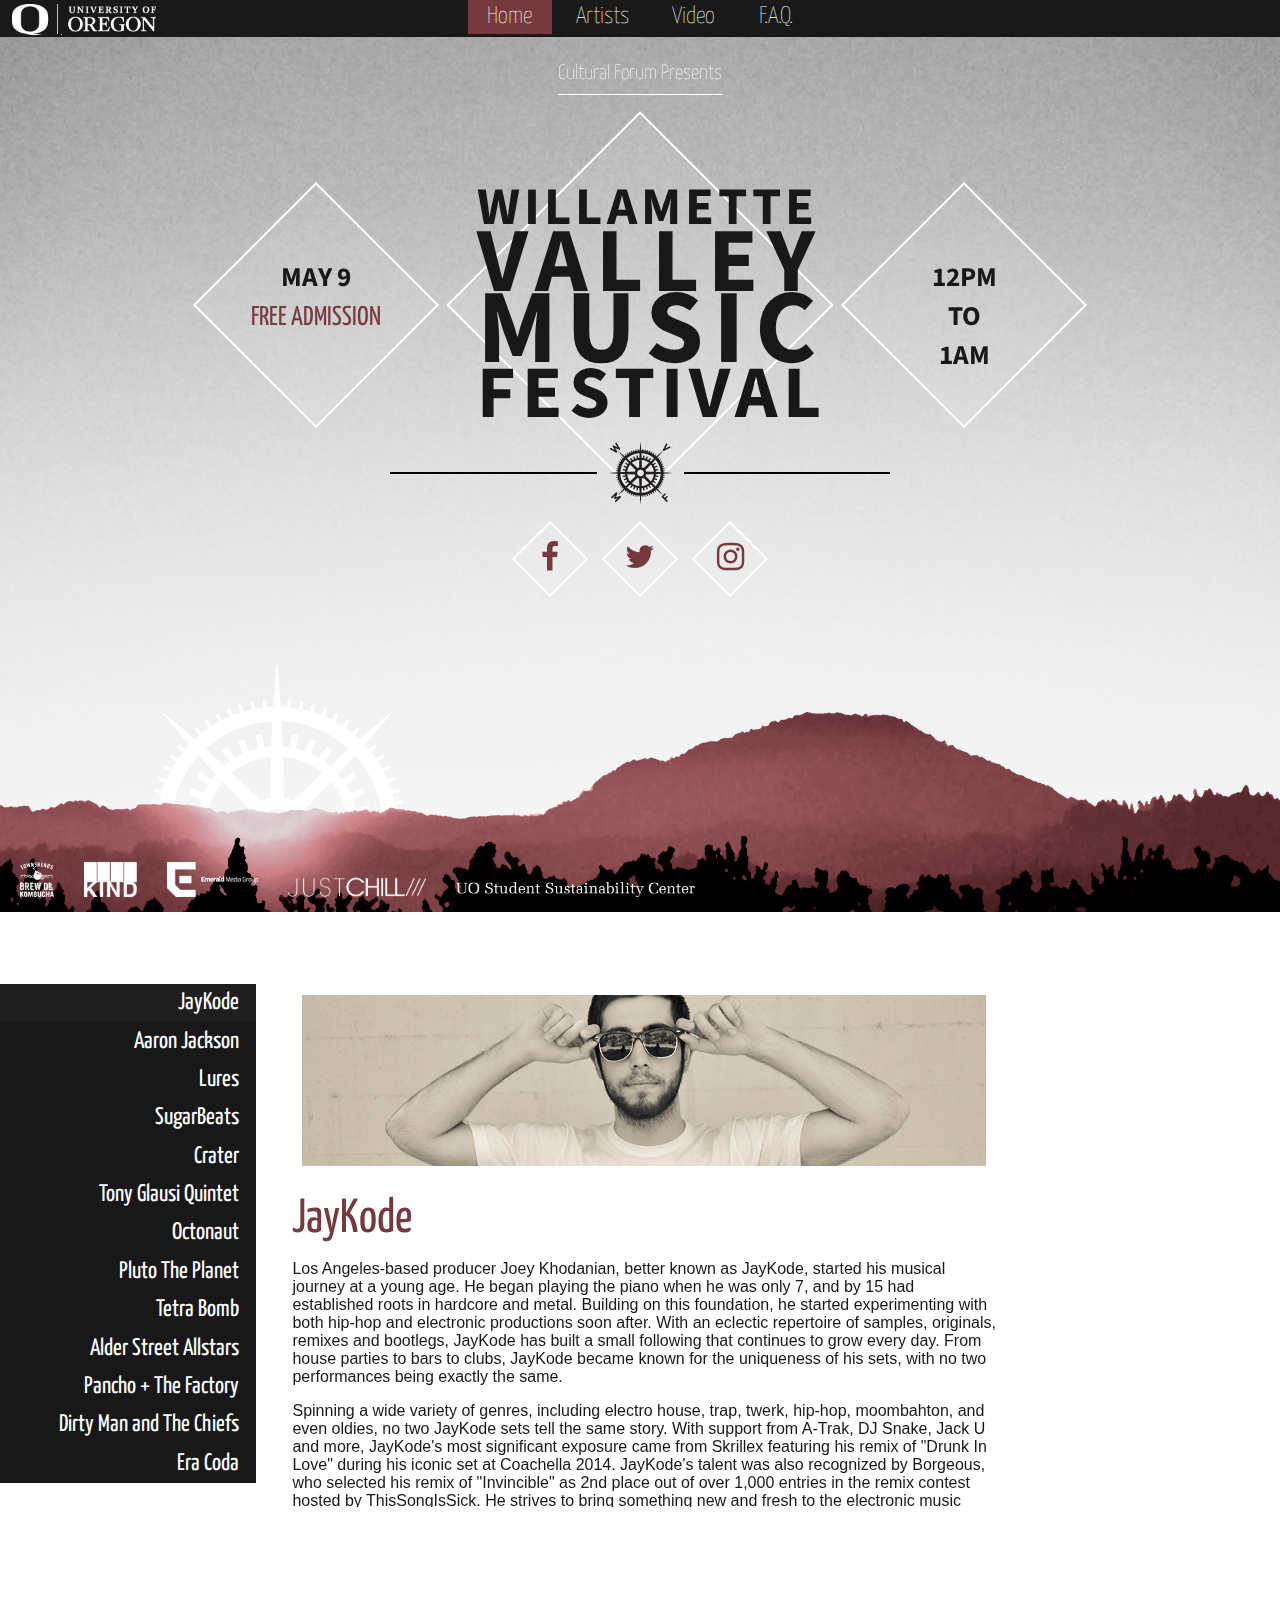
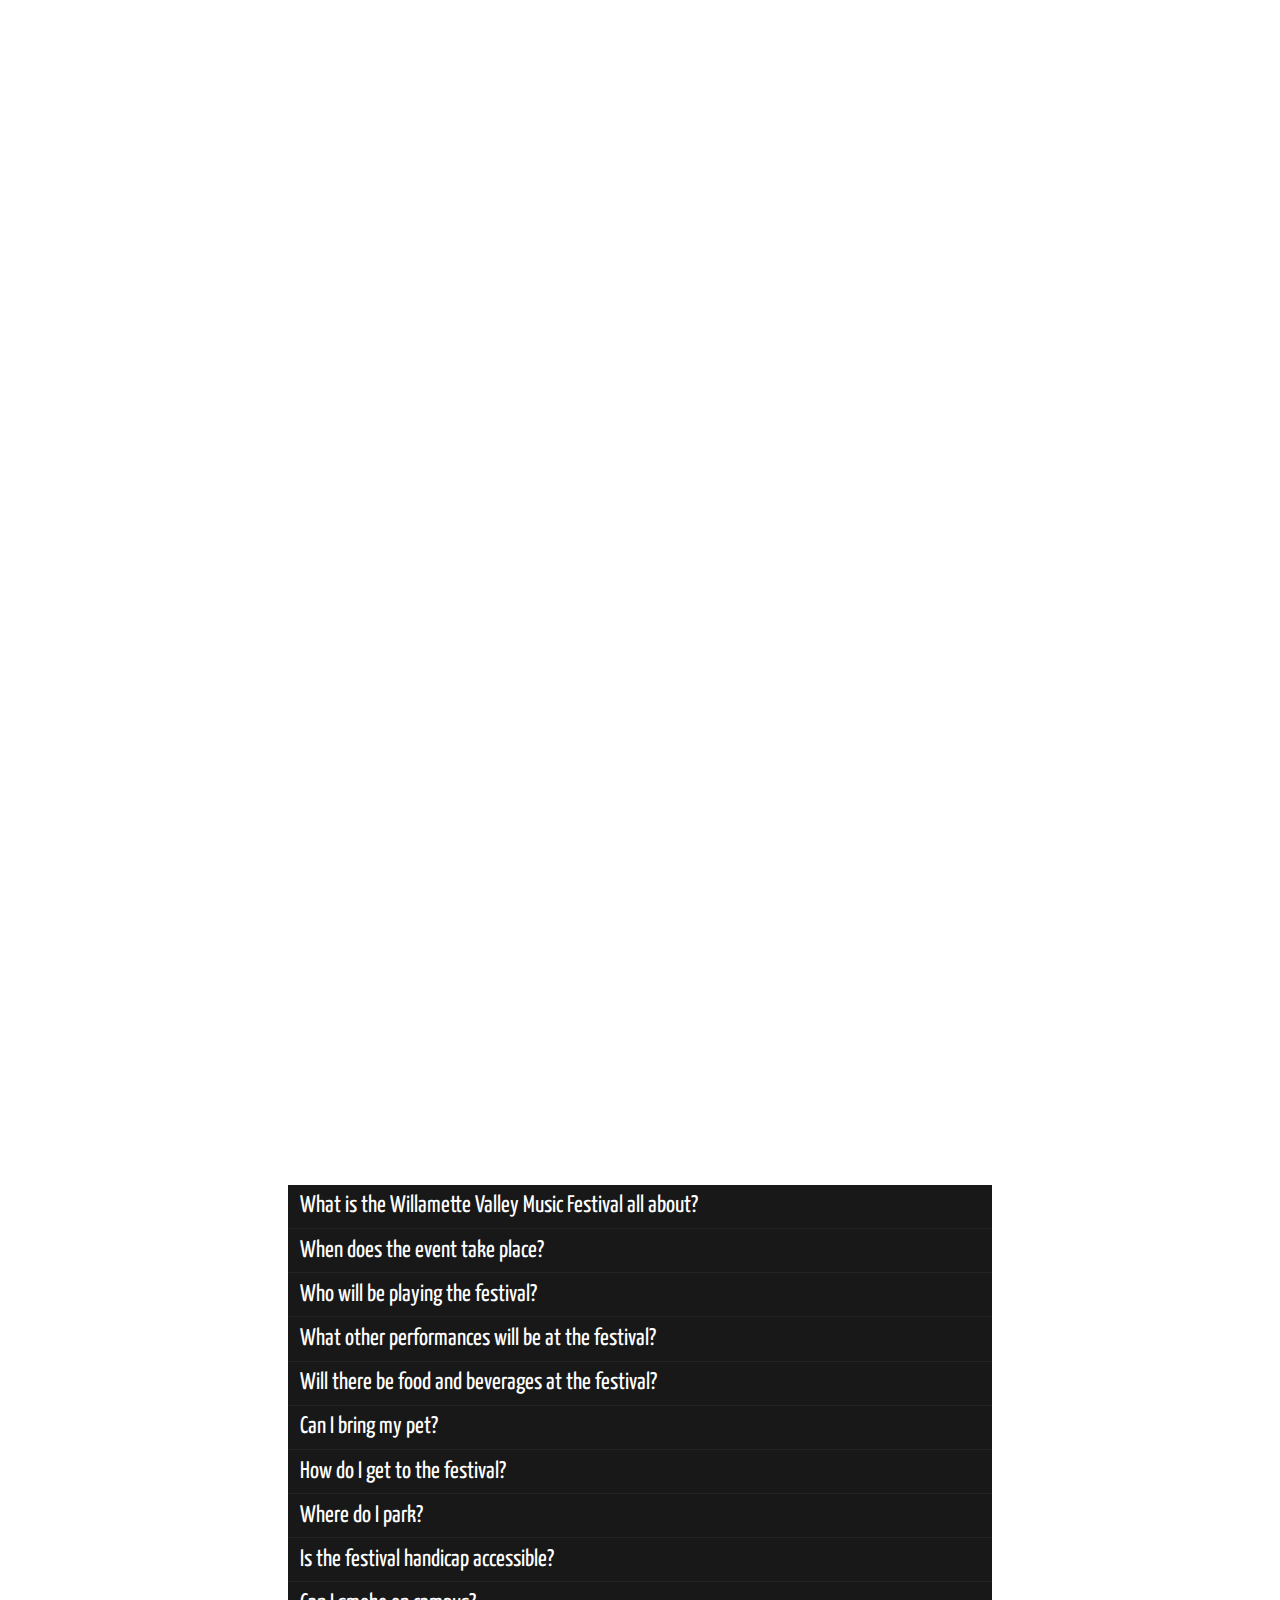
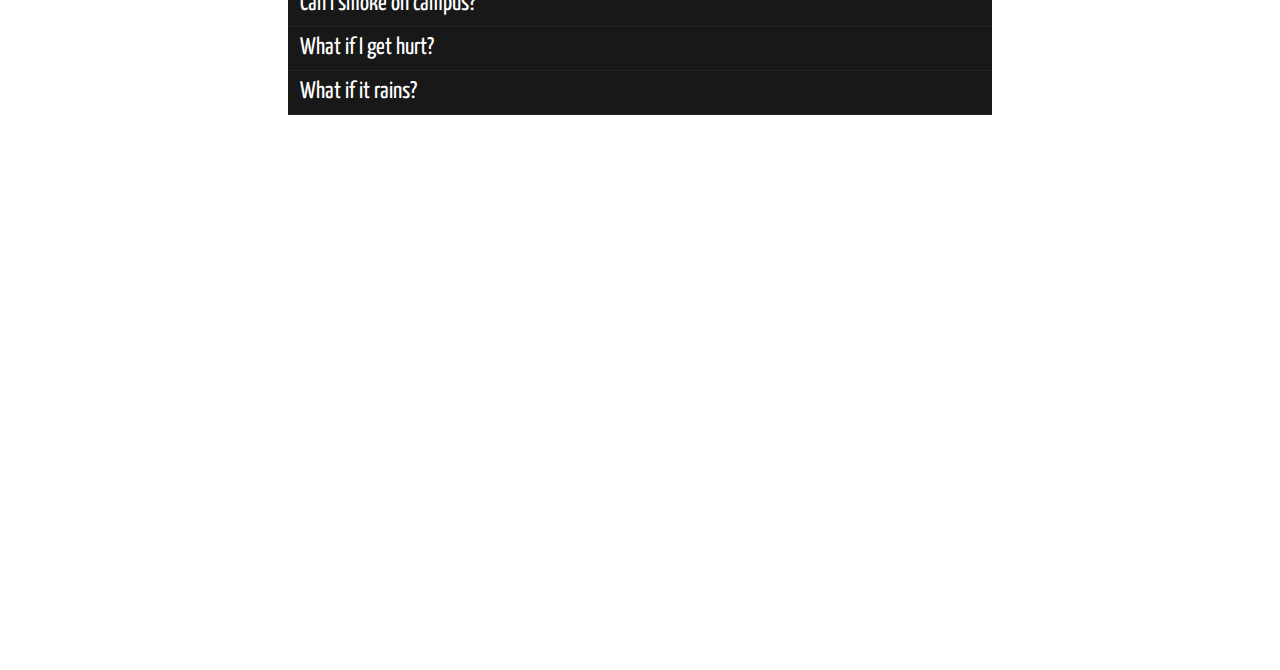
==== index.html @ bc38e282 "Edited menu links to link entire highlighted area. Extended the height of FAQ page for small screens" ====
<!DOCTYPE html>
<html>
<head>
<link rel="stylesheet" type="text/css" href="css/styles.css">
<link rel="stylesheet" type="text/css" href="media-queries.css">
<link href='http://fonts.googleapis.com/css?family=Yanone+Kaffeesatz:200' rel='stylesheet' type='text/css'>
<link href='http://fonts.googleapis.com/css?family=Source+Sans+Pro:600' rel='stylesheet' type='text/css'>
<link rel="stylesheet" href="http://maxcdn.bootstrapcdn.com/font-awesome/4.3.0/css/font-awesome.min.css">
<script src="http://code.jquery.com/jquery-1.11.2.min.js"></script>
<meta name="viewport" content="width=device-width, initial-scale=1">
    
<!-- For scrollsnap js -->
<script src="js/jquery.scrollTo.min.js"></script>
<script src="js/jquery.localScroll.min.js"></script>
<script src="js/jquery.windows.js"></script>
    
</head>

<header>
    <div class="uo-sig"><a href="http://uoregon.edu"><img src="images/uosignature.png"></a></div>
    <ul id = "nav">
        <a href="#home-page" class="active"><li>Home</li></a>
        <a href="#artists-page"><li>Artists</li></a>
        <!--<a href="#activities-page"><li>Activities</li></a>-->
        <a href="#video-page"><li>Video</li></a>
        <!--<a href="#schedule-page"><li>Schedule</li></a>-->
        <a href="#faq-page"><li>F.A.Q.</li></a>
    </ul>
</header>
<body>
    
    <!-- ///////////HOME PAGE/////////// -->
    <section id="home-page" class="window">
    <div align="center" class="diamond-container">
        <div class="cf-presents">
            <a href="http://culture.uoregon.edu/">Cultural Forum Presents</a>
        </div>
        
        <div class="diamond-md" id="date"><div>May 9<br>
            <span class="subText">FREE ADMISSION</span>
           </div>
        </div>
        <div class="diamond-lg"><div>
            <span class="willamette">willamette</span>
            <span class="valley">valley</span>
            <span class="music">music</span>
            <span class="festival">festival</span>
            </div></div>
        <div class="diamond-md" id="time"><div>12pm <br> to <br> 1am</div></div>
        
        <!-- Only appear when screen is smaller than 640px -->
        <div class="diamond-md" id="date-sm"><div>May 9</div></div>
        <div class="diamond-md" id="time-sm"><div>12pm to 1am</div></div>
        <div class="diamond-md" id="admit-sm"><div>Free Admission</div></div>
    

        <p><img src="images/splitter.png" id="splitter"></p>
    
        <a href="https://www.facebook.com/UOWVMF"><div class="diamond-sm"><div><i class="fa fa-facebook"></i></div></div></a>
        <a href="https://twitter.com/wvmusicfest"><div class="diamond-sm"><div><i class="fa fa-twitter"></i></div></div></a>
        <a href="http://instagram.com/wvmusicfest"><div class="diamond-sm"><div><i class="fa fa-instagram"></i></div></div></a>
 
        </div>
    </section>
    
    <!-- ///////////ARTISTS PAGE/////////// -->
    
    <section id="artists-page" class="window">

            <div class="dropdown-container">
                <select id="artist-form">
                    <option value="#artist6">JayKode</option>
                    <option value="#artist1">Aaron Jackson</option>
                    <option value="#artist2">Lures</option>
                    <option value="#artist3">SugarBeats</option>
                    <option value="#artist4">Crater</option>
                    <option value="#artist5">Tony Glausi Quintet</option>
                    <option value="#artist7">Octonaut</option>
                    <option value="#artist8">Pluto The Planet</option>
                    <option value="#artist9">Tetra Bomb</option>
                    <option value="#artist10">Alder Street Allstars</option>
                    <option value="#artist11">Pancho + The Factory</option>
                    <option value="#artist12">Dirty Man and The Chiefs</option>
                    <option value="#artist13">Era Coda</option>
                    <!--<option value="#artist14">artist14</option>-->
                </select>
            </div>
        
        <div class="sidebar" id="artist-sidebar">
            <ul>
                <li class="active"><a href="#artist6">JayKode</a></li>
                <li><a href="#artist1">Aaron Jackson</a></li>
                <li><a href="#artist2">Lures</a></li>
                <li><a href="#artist3">SugarBeats</a></li>
                <li><a href="#artist4">Crater</a></li>
                <li><a href="#artist5">Tony Glausi Quintet</a></li>
                <li><a href="#artist7">Octonaut</a></li>
                <li><a href="#artist8">Pluto The Planet</a></li>
                <li><a href="#artist9">Tetra Bomb</a></li>
                <li><a href="#artist10">Alder Street Allstars</a></li>
                <li><a href="#artist11">Pancho + The Factory</a></li>
                <li><a href="#artist12">Dirty Man and The Chiefs</a></li>
                <li><a href="#artist13">Era Coda</a></li>
                <!--<li><a href="#artist14">Artist14</a></li>-->
                
            </ul>
        </div>
        
        <div class="artist-container">

            <!-- ...........ARTIST 6........... -->
            <div id="artist6" class="artist active">
            <img src="images/jaykobe.png">
            <div class="title">JayKode</div>
            <div class="artist-content">
                <p>Los Angeles-based producer Joey Khodanian, better known as JayKode, started his musical journey at a young age. He began playing the piano when he was only 7, and by 15 had established roots in hardcore and metal. Building on this foundation, he started experimenting with both hip-hop and electronic productions soon after. With an eclectic repertoire of samples, originals, remixes and bootlegs, JayKode has built a small following that continues to grow every day. From house parties to bars to clubs, JayKode became known for the uniqueness of his sets, with no two performances being exactly the same. </p>
                <p>Spinning a wide variety of genres, including electro house, trap, twerk, hip-hop, moombahton, and even oldies, no two JayKode sets tell the same story. With support from A-Trak, DJ Snake, Jack U and more, JayKode's most significant exposure came from Skrillex featuring his remix of "Drunk In Love" during his iconic set at Coachella 2014. JayKode's talent was also recognized by Borgeous, who selected his remix of "Invincible" as 2nd place out of over 1,000 entries in the remix contest hosted by ThisSongIsSick. He strives to bring something new and fresh to the electronic music community by pushing tonal boundaries with his characteristic sounds, rooted in future bass, trap and hip-hop. </p>
            </div>
            </div>
            
            <!-- ...........ARTIST 1........... -->
            <div id="artist1" class="artist">
            <img src="images/aaronjackson.png">
                <div class="title">Aaron Jackson</div>
                <div class="artist-content">
                <p>DJ/Producer, Aaron Jackson, is a force to be reckoned with. He has developed a unique blend of house,uk garage,and wompy club beats to create a signature sound that is guaranteed to get the floor bumpin'. He is quickly rising to the top of his game and separating himself from the herd. Aaron began his journey in the world of vinyl and soon after started producing his own tracks. The world of house music has received his efforts with open arms and open ears.</p>

                <p>Aaron Jackson's music has been signed to record labels such as Party Like Us Records, Hed Kandi Records and Monstercat. He has been nominated by EDM Universal as one of the top 12 rising North American artists. </p>
                <div class="artist-links"> 
                    <a href="https://soundcloud.com/aaron_jackson"><i class="fa fa-soundcloud"></i></a> 
                    <a href="https://twitter.com/DJAaronJackson"><i class="fa fa-twitter"></i></a>  
                    <a href="https://www.facebook.com/AaronJacksonmu5ic"><i class="fa fa-facebook-square"></i></a>
                </div>
            </div><!-- end artist-content -->
            </div>
            
            <!-- ...........ARTIST 2........... -->
            <div id="artist2" class="artist">
            <img src="images/lures.png">
            <div class="title">Lures</div>
            <div class="artist-content">
            <p> "Dark and surfy like a David Lynch soundtrack." - Brooklyn Vegan </p>
            <div class="artist-links"> 
                <a href="http://luresmusic.com"><i class="fa fa-home"></i></a>
                <a href="https://www.facebook.com/pages/Lures/216887315091232"><i class="fa fa-facebook-square"></i></a>   
            </div>
            </div><!-- end artist-content -->
            </div>
            
            <!-- ...........ARTIST 3........... -->
            <div id="artist3" class="artist">
            <img src="images/sugarbeats.png">
            <div class="title">SugarBeats</div>
            <div class="artist-content">
            <p>Known for their jazzy chords, funky leads, heavy bass, and a healthy dose of traditional instrumentation, the duo SugarBeats... has steadily stepped up the bar in their own brand of Glitch Hop and Future Funk since they launched in 2012. Their newest EP "Groove City Romance" takes it to a whole new level, featuring five different vocalists, two guitarists, one violinist, and a healthy dose of saxophone, as well as production quality rarely matched in the EDM scene. They have rocked stages at some of the biggest sound camps at Burning Man, played festivals such as What The Festival, Kaleidoscope Music Festival, as well as won contests to play the Main Stage at SnowGlobe and Escape from Wonderland with Insomniac Events, respectively.</p>
            <p>Artists they have shared the stage with include Opiuo, The Glitch Mob, Major Laser, Gramatik, RJD2, The Floozies, Cut Copy, ill.Gates, Pantyraid, Thriftworks, Vibesquad, Love & Light, Snoop Dog, Zion I and many more. After years of experimentation they have finally uncovered a sound that is truly their own, which they continue to perfect and explore with each release as they dive deeper and deeper into collaborations with new vocalists, instrumentalists and producers.</p>
            <div class="artist-links"> 
                <a href="http://www.sugarbeatsmusic.com/"><i class="fa fa-home"></i></a> 
                <a href="https://www.facebook.com/SugarBeatsMusic?ref=br_rs"><i class="fa fa-facebook-square"></i></a>  
                <a href="https://soundcloud.com/sugarbeatsmusic"><i class="fa fa-soundcloud"></i></a>
                <a href="http://www.streetritual.com/"><i class="fa fa-music"></i></a>
            </div>
            </div><!-- end artist-content -->
            </div>
            
             <!-- ...........ARTIST 4........... -->
            <div id="artist4" class="artist">
            <img src="images/crater.png">
            <div class="title">Crater</div>
            <div class="artist-content">
            <p>
                "Romantically ominous (or maybe ominously romantic), industrial-leaning
electro-pop." - Gorilla Vs. Bear </p>
            <div class="artist-links"> 
                <a href="http://craterbabes.com"><i class="fa fa-home"></i></a>
                <a href="https://soundcloud.com/crater/tracks"><i class="fa fa-soundcloud"></i></a> 
                <a href="http://twitter.com/craterbabes"><i class="fa fa-twitter"></i></a>  
                <a href="http://facebook.com/craterbabes"><i class="fa fa-facebook-square"></i></a>
            </div>
            </div>
            </div>
            
             <!-- ...........ARTIST 5........... -->
            <div id="artist5" class="artist">
            <img src="images/tgq.png">
            <div class="title">Tony Glausi Quintet</div>
            <div class="artist-content">
            <p>Tony Glausi is an award-winning trumpet player and composer. His quintet is made up of current or past UO students, namely Josh Hettwer on saxophone, Torrey Newhart on piano, Sean Peterson on bass, and Adam Carlson on drums. This band plays original music of all styles, with an emphasis on modern jazz.  </p>
            <div class="artist-links"> 
                <a href="www.reverbnation.com/tonyglausi "><i class="fa fa-home"></i></a> 
            </div>
            </div>
            </div>
        
            
             <!-- ...........ARTIST 7........... -->
            <div id="artist7" class="artist">
            <img src="images/octonaut.png">
            <div class="title">Octonaut</div>
            <div class="artist-content">
            <p>Octonaut is an Electronica duo from Eugene, OR.  Blending live drums with production elements the group plays house & techno inspired tracks with their own melodic and atmospheric qualities.  Their debut EP "Thud Glow" is now available on Bandcamp.</p>
            <div class="artist-links"> 
                <a href="http://octonaut.bandcamp.com/"><i class="fa fa-home"></i></a> 
                <a href="https://soundcloud.com/octonaut"><i class="fa fa-soundcloud"></i></a>  
            </div>
            </div>
            </div>
            
             <!-- ...........ARTIST 8........... -->
            <div id="artist8" class="artist">
            <img src="images/pluto.png">
            <div class="title">Pluto The Planet</div>
            <div class="artist-content">
            <p>Pluto the Planet is a Eugene, Oregon native Indie Rock trio with a taste for World music made up of multi-instrumentalists Elliott Fromm, Cameron Lister, and Dylan Campbell. The band explores pop styles from around the world influenced by rock and roll and pop music. Pluto the Planet's sound offers a very warm danceable vibe.</p>
            <div class="artist-links"> 
                <a href="plutotheplanet.bandcamp.com"><i class="fa fa-home"></i></a> 
                <a href="facebook.com/plutotheplanetmusic"><i class="fa fa-facebook-square"></i></a>  
                <a href="plutotheplanetmusic@gmail.com"><i class="fa fa-envelope"></i></a>
            </div>
            </div>
            </div>
            
             <!-- ...........ARTIST 9........... -->
            <div id="artist9" class="artist">
            <img src="images/tetrabomb.png">
            <div class="title">Tetra Bomb</div>
            <div class="artist-content">
            <p>"Tetra Bomb is the pseudonym of Kyler Mello, a singer, songwriter, and producer residing in Eugene, Oregon. Mello's latest release, "Fruit of Delusion", is an ethereal, dark, and oddly beautiful record with highly personal lyrics and full, unconventional arrangements. Expect the unexpected."</p>
            <div class="artist-links"> 
                <a href="http://www.tetrabomb.com"><i class="fa fa-home"></i></a> 
                <a href="http://www.facebook.com/TetraBombMusic"><i class="fa fa-facebook-square"></i></a>  
                <a href="http://tetrabomb.bandcamp.com"><i class="fa fa-music"></i></a>
                <a href="https://soundcloud.com/tetra-bomb"><i class="fa fa-soundcloud"></i></a>
            </div>
            </div>
            </div>
            
             <!-- ...........ARTIST 10........... -->
            <div id="artist10" class="artist">
            <img src="images/alderstreet.png">
            <div class="title">Alder Street Allstars</div>
            <div class="artist-content">
            <p>Alder Street music is boot-stompin', gritty, and bourbon flavored. The band draws its inspiration from a variety of sources, evinced by original tunes that break the mold of traditional bluegrass, and reprises ranging from Iron Maiden to Bill Monroe.

The band first formed for a benefit show from a hodgepodge of musicians living in Eugene's lawless Campbell Club Cooperative. Over the years, Alder Street blossomed in Eugene's infamous local music scene, and expanded their reach across the nation. </p>
            <p>Alder Street's latest album, Americannibal, was released in May 2014 at Seattle Folklife. The album, recorded at Fluff and Gravy Studios, perfectly captures the raucous edge that separates Alder Street from traditional styles. It has been described as "a tight, polished study on the frontiers of contemporary bluegrass" - Eugene Weekly </p>
                <p>Alder Street's line-up consists of Chris Kelley (banjo), Jesse Lawton (mandolin), Aaron Nelson, (bass), Ian Royer (guitar), Emily West (drums) and Jake Beckwith (fiddle).</p>
            </div>
            </div>
            
             <!-- ...........ARTIST 11........... -->
            <div id="artist11" class="artist">
            <img src="images/pancho.png">
            <div class="title">Pancho + The Factory</div>
            <div class="artist-content">
            <p>blues/soul/opera/punk. The Factory; of which 7 members are criminals in the movie The Fifth Element. Pancho likes hot dogs, sequins, and dogs.</p>
            </div>
            </div>
            
             <!-- ...........ARTIST 12........... -->
            <div id="artist12" class="artist">
            <img src="images/dirtyman.png">
            <div class="title">Dirty Man and The Chiefs</div>
            <div class="artist-content">
            <p>Willamette Valley Music Festival 2015 will mark the long awaited second coming of Dirty Man & The Chiefs. After graduating from the University of Oregon last spring and moving to Los Angeles, Andrew Schmidt and Graeme Baylen return to Eugene to join members Zac Rego and Max Pinder for a reunion to remember. It may have been a year since their last performance at the Campus Block Party, but the ghost of Dirty Man has lived on. Zac and Max have continued to write and play shows acoustically around Eugene, but as Marvin Gaye put it, “Ain’t nothin like the real thing, baby.” Come witness the triumphant return of Dirty Man & The Chiefs, and prepare yourself to get funky. </p>
            </div>
            </div>
            
             <!-- ...........ARTIST 13........... -->
            <div id="artist13" class="artist">
            <img src="images/eracoda.png">
            <div class="title">Era Coda</div>
            <div class="artist-content">
            <p>Era Coda is a post-progressive fusion group that hails from Eugene, Oregon. Formed in September of 2014, the band focuses on intricate, complex rhythms while maintaining an accessible melodic sensibility. If that sentence makes sense to you, you'll love Era Coda!</p>
            </div>
            </div>
            
             <!-- ...........ARTIST 14........... -->
            <!--
            <div id="artist14" class="artist">
            <img src="http://placehold.it/1000x250">
            <div class="title">Title14</div>
            <div class="artist-content">
            <p>Lorem ipsum dolor sit amet, consectetuer adipiscing elit. Aenean commodo ligula eget dolor. Aenean massa. Cum sociis natoque penatibus et magnis dis parturient montes, nascetur ridiculus mus. Donec quam felis, ultricies nec, pellentesque eu, pretium quis, sem. Nulla consequat massa quis enim. Donec pede justo, fringilla vel, aliquet nec, vulputate eget, arcu. In enim justo, rhoncus ut, imperdiet a, venenatis vitae, justo. Nullam dictum felis eu pede mollis pretium. Integer tincidunt. Cras dapibus. Vivamus elementum semper nisi. Aenean vulputate eleifend tellus.</p>
            <div class="artist-links"> 
                <a href="">link1</a> 
                <a href="">link1</a>  
                <a href="">link1</a>
            </div>
            </div>
            </div>
            -->
        </div> <!-- close artist-container -->
        </section>
    
        <!-- ///////////ACTIVITIES PAGE/////////// -->
        <!--
        <section id="activities-page" class="window">
        
            
            <div class="dropdown-container">
                <select id="activities-form">
                    <option value="#artist1">UO Swing Dancing</option> -->
                    <!--<option value="#artist2">artist2</option>
                    <option value="#artist3">artist3</option>
                    <option value="#artist4">artist4</option>
                    -->
                <!--</select>
            </div>
            
            <div class="sidebar" id="activities-sidebar">
            <ul>
                <li class="active"><a href="#artist1">UO Swing Dancing</a></li> -->
                <!--<li><a href="#artist2">Activity 2</a></li>
                <li><a href="#artist3">Activity 3</a></li>
                <li><a href="#artist4">Activity 4</a></li>
                -->
                
            <!--</ul>
        </div>
            
            <div class="activities-container"> -->
            <!-- ...........ACTIVITIES 1........... -->
            <!--
            <div id="artist1" class="artist active">
            <img src="images/swingdancing.png">
            <div class="title">UO Swing Dancing</div>
            <div class="artist-content">
            <p>Mateo Palfreman and Nika Jin began dancing in early 2013 and went on to found UO Swing Night a year later in 2014. Since then UO Swing Night has grown and has taught for events not only in Eugene but in the surrounding area. Recently they taught for Corvallis Swing and Blues weekend, Crossroad Blues/Fusion and Tracktown Swing Club. They are looking forward to being a part of the Willamette Valley Music Festival this year!</p>
            <div class="artist-links"> 
                <a href="https://www.facebook.com/uoswingnight"><i class="fa fa-facebook-square"></i></a> 
            </div>
            </div>
            </div>
            -->
            
            <!-- ...........ACTIVITIES 2........... -->
            <!--
            <div id="artist2" class="artist">
            <img src="http://placehold.it/1000x250">
            <div class="title">Title2</div>
            <div class="artist-content">
            <p>Lorem ipsum dolor sit amet, consectetuer adipiscing elit. Aenean commodo ligula eget dolor. Aenean massa. Cum sociis natoque penatibus et magnis dis parturient montes, nascetur ridiculus mus. Donec quam felis, ultricies nec, pellentesque eu, pretium quis, sem. Nulla consequat massa quis enim. Donec pede justo, fringilla vel, aliquet nec, vulputate eget, arcu. In enim justo, rhoncus ut, imperdiet a, venenatis vitae, justo. Nullam dictum felis eu pede mollis pretium. Integer tincidunt. Cras dapibus. Vivamus elementum semper nisi. Aenean vulputate eleifend tellus.</p>
            <div class="artist-links"> 
                <a href="">link1</a> 
                <a href="">link1</a>  
                <a href="">link1</a>
            </div>
            </div>
            </div>
            -->
            
            <!-- ...........ACTIVITIES 3........... -->
            <!--
            <div id="artist3" class="artist">
            <img src="http://placehold.it/1000x250">
            <div class="title">Title3</div>
            <div class="artist-content">
            <p>Lorem ipsum dolor sit amet, consectetuer adipiscing elit. Aenean commodo ligula eget dolor. Aenean massa. Cum sociis natoque penatibus et magnis dis parturient montes, nascetur ridiculus mus. Donec quam felis, ultricies nec, pellentesque eu, pretium quis, sem. Nulla consequat massa quis enim. Donec pede justo, fringilla vel, aliquet nec, vulputate eget, arcu. In enim justo, rhoncus ut, imperdiet a, venenatis vitae, justo. Nullam dictum felis eu pede mollis pretium. Integer tincidunt. Cras dapibus. Vivamus elementum semper nisi. Aenean vulputate eleifend tellus.</p>
            <div class="artist-links"> 
                <a href="">link1</a> 
                <a href="">link1</a>  
                <a href="">link1</a>
            </div>
            </div>
            </div>
            -->
            
             <!-- ...........ACTIVITIES 4........... -->
                
            <!--
            <div id="artist4" class="artist">
            <img src="http://placehold.it/1000x250">
            <div class="title">Title4</div>
            <div class="artist-content">
            <p>Lorem ipsum dolor sit amet, consectetuer adipiscing elit. Aenean commodo ligula eget dolor. Aenean massa. Cum sociis natoque penatibus et magnis dis parturient montes, nascetur ridiculus mus. Donec quam felis, ultricies nec, pellentesque eu, pretium quis, sem. Nulla consequat massa quis enim. Donec pede justo, fringilla vel, aliquet nec, vulputate eget, arcu. In enim justo, rhoncus ut, imperdiet a, venenatis vitae, justo. Nullam dictum felis eu pede mollis pretium. Integer tincidunt. Cras dapibus. Vivamus elementum semper nisi. Aenean vulputate eleifend tellus.</p>
            <div class="artist-links"> 
                <a href="">link1</a> 
                <a href="">link1</a>  
                <a href="">link1</a>
            </div>
            </div>
            </div>
            -->
            
            <!--</div>--> <!-- End activities container -->
        <!--</section>-->
    
    <section id="video-page" class="window">
        <div id="video-page-container">
                <div class="video-container">
                <iframe width="640" height="360" src="https://www.youtube.com/embed/c4tNsjxNmeY" frameborder="0" allowfullscreen></iframe>
                </div>

        </div>
    </section>
    
    <!-- Schedule page hidden until content becomes available -->
    <!--<section id="schedule-page" class="window">
    schedule page
    </section>
    -->
    
    <section id="faq-page" class="window">
        
        <div class="faq-container">
            <!-- ................FAQ 1................ -->
            <div class="faq-section">
                <a class="faq-title" href="#faq1">What is the Willamette Valley Music Festival all about?</a>
                
                <div id="faq1" class="faq-content">
                    The  Willamette  Valley  Music  Festival  is  an  all  day,  multi-stage  festival  that  takes  place  on  The   University  of  Oregon  campus.  This  festival  is  open  to  all  ages  and  is  free  to  both  students   and  the  surrounding  community.   
                </div>
               
            </div>
            <!-- ................FAQ 2................ -->
            <div class="faq-section">
                <a class="faq-title" href="#faq2">When does the event take place?</a>
                
                <div id="faq2" class="faq-content">
                    Saturday, May 9th, 2015 from 12pm-1am 
                </div>
            </div>
            <!-- ................FAQ 3................ -->
            <div class="faq-section">
                <a class="faq-title" href="#faq3">Who will be playing the festival?</a>
                
                <div id="faq3" class="faq-content">
                    There will be 14 musical acts ranging from indie rock to bass house music. Check out the artist page for more details! 
                </div>
            </div>
            <!-- ................FAQ 4................ -->
            <div class="faq-section">
                <a class="faq-title" href="#faq4">What other performances will be at the festival?</a>
                
                <div id="faq4" class="faq-content">
                    There will be several workshops open to the public, including swing dancing, screen printing, hula hooping, poi, and a fire dancing performance! 
                </div>
            </div>
            <!-- ................FAQ 5................ -->
            <div class="faq-section">
                <a class="faq-title" href="#faq5">Will there be food  and beverages at the festival?</a>
                
                <div id="faq5" class="faq-content">
                    Yes, the ASUO Street Faire will be on campus all day Saturday during the festival. We will also have water refill stations placed on campus. No outside alcohol will be allowed. 
                </div>
            </div>
            <!-- ................FAQ 6................ -->
            <div class="faq-section">
                <a class="faq-title" href="#faq6">Can I bring my pet?</a>
                
                <div id="faq6" class="faq-content">
                    Of course! Leashed animals are more than welcome.
                </div>
            </div>
            <!-- ................FAQ 7................ -->
            <div class="faq-section">
                <a class="faq-title" href="#faq7">How do I get to the festival?</a>
                
                <div id="faq7" class="faq-content">
                    There are several ways to get to campus; <br><br>
                    
                    <b>By Train or Bus</b>
                    <p>
                    Amtrak 800.872.7245<br>
                    Greyhound 541.344.6265<br>
                    <a href="http://www.ltd.org/index.html?SESSIONID=dc4877fd91b6f2eb4f1ba0f60f7476ef">Lane Transit District (Eugene's bus system)</a> 541.687.5555</p>



                    <b>By Car</b>
                    <p>
                        <b>I-5 Southbound</b><br>

                        From I-5 South take Exit #194-B (Eugene/UO, I-105 west).  From I-105 west take Exit #2 (Eugene/City Center/UO). Keep Left, following the signs to the UO. Proceed over the Ferry Street Bridge in the left lane. Exit from the left lane, veering left on Broadway, which becomes Franklin Blvd. From here see the specific directions for Stage Loading.</p>



                        <p><b>I-5 Northbound</b><br>

                            From I-5 north take exit #192. This places you on Franklin Blvd. Follow Franklin Blvd, and take a left on Agate. Proceed until 18th, turn right and drive down to Patterson. Proceed down Patterson to 11th Ave, take a right and see the specific directions for Stage Loading.</p>



                        <p><b>99 Eastbound</b><br>

                            Follow 99 East until it joins 99 West at Junction City. Follow 99 until it becomes 7th Avenue - get in the right lane. Follow 7th Avenue - it becomes Franklin Blvd. and get in the right lane. From here see the specific directions for Stage Loading.</p>



                        <p><b>Business 126 Westbound</b><br>

                            Follow Business 126 West until it becomes Main Street in Springfield. Follow Main Street until it becomes Franklin Blvd. Follow Franklin Blvd, and take a left on Agate. Proceed until 18th, turn right and drive down to Patterson. Proceed down Patterson to 11th Ave, take a right and see the specific directions for Stage Loading.</p>
                </div>
            </div>
            <!-- ................FAQ 8................ -->
            <div class="faq-section">
                <a class="faq-title" href="#faq8">Where do I park?</a>
                
                <div id="faq8" class="faq-content">
                    You are welcome to park anywhere off campus.  We have plenty of bike parking on campus. 
                </div>
            </div>
            <!-- ................FAQ 9................ -->
            <div class="faq-section">
                <a class="faq-title" href="#faq9">Is the festival handicap accessible? </a>
                
                <div id="faq9" class="faq-content">
                    Yes. All of our stages are handicap friendly and we also have a handicap accessible bathroom available. 
                </div>
            </div>
            <!-- ................FAQ 10................ -->
            <div class="faq-section">
                <a class="faq-title" href="#faq10">Can I smoke on campus?</a>
                
                <div id="faq10" class="faq-content">
                    No. We are a smoke free university. 
                </div>
            </div>
            <!-- ................FAQ 11................ -->
            <div class="faq-section">
                <a class="faq-title" href="#faq11">What if I get hurt?</a>
                
                <div id="faq11" class="faq-content">
                    We have a medic tent staffed by Harmony Event Medicine. 
                </div>
            </div>
            <!-- ................FAQ 12................ -->
            <div class="faq-section">
                <a class="faq-title" href="#faq12">What if it rains?</a>
                
                <div id="faq12" class="faq-content">
                    We're Oregonians, a little rain never scared us!  
                </div>
            </div>
        </div>
    </section>
    
    <script>
        /* Script for scrollsnapping */
        /*
        $(document).ready(function(){
            //window.js component
            var $windows = $('.window');
            $windows.windows({
                snapping: true,
                snapSpeed: 500,
                snapInterval: 1000,
                onScroll: function(s){},
                onSnapComplete: function($el){},
                onWindowEnter: function($el){}
                });
        });
        */
    </script>
</body>
    
    <footer><div class="sponsors"><img src="images/townshends.png" height="35px"><img src="images/kind.png" height="35px"><img src="images/emerald.png" height="35px"><div class="line2"><img src="images/justchill.png" height="20px"></div><div class="line3"><img src="images/ssc.png" height="15px"></div></div>
<img src="images/mountains.png" id="mountains"></footer>
<div class="logo-container"><img src="images/logo.png" class="logo"></div>
    
<script src="js/javascript.js"></script>
</html>
---- css/styles.css ----
/* =================== BASIC STYLES =================== */
/* Sets background to fill the entire window */
html {
    font-family: arial;
    background-color:#f5f5f5;
    background: url("../images/background.png") no-repeat center center fixed; 
    -webkit-background-size: cover;
    -moz-background-size: cover;
    -o-background-size: cover;
    background-size: cover;
    height:100%;
}

body {
    margin:0;
    padding:0;
    color:#181818;
    overflow-x:hidden;
    height:100%;
}

a {
    font-family: yanone kaffeesatz;
    text-decoration:none;
    color:#76393d;
    -webkit-transition: all .3s ease;
    -moz-transition: all .3s ease;
    -ms-transition: all .3s ease;
    -o-transition: all .3s ease;
    transition: all .3s ease;
}

a:hover {
    color:#181818;
}


/* =================== INDIVIDUAL PAGE STYLES =================== */
#home-page, #artists-page, #activities-page, #video-page, #schedule-page, #faq-page {
    height:100%;
}
.window {
    min-height:100%;
}

#faq-page {
    height:130%;
}

/* =================== FOOTER STYLES =================== */
/* Places mountain range at the bottom of the page always. Content scrolls behind it. */
footer {
    min-width:1600px;
    width:100%;
    overflow-x:hidden;
    position:fixed;
    bottom:-1em;
}

#mountains {
    min-height:200px;
    max-width:100%;
}

/* Positions compass logo */
.logo-container {
    max-width:20%;
    position:fixed;
    bottom:-6em;
    left: 7em;
    z-index:-999;
}

.logo-container img {
    height:100%;
    width:100%;
    min-height: 330px;
    min-width: 330px;
}

.sponsors {
    position:absolute;
    z-index:1;
    left:20px;
    bottom:15px;
}

.sponsors img {
    margin-right:30px;
}

.sponsors .line2, .sponsors .line3 {
    display:inline-block;
}


/* =================== MENU STYLES =================== */
/* Places menu bar at the top of the page always. Content scrolls behind it. */
header {
    background-color:#191919;
    color:#ffffff;
    text-align:center;
    font-family: yanone kaffeesatz;
    font-weight: 200;
    font-size: 1.5em;
    position: fixed;
    top:0;
    width:100%;
    z-index:999;
    display:block;
}

/* Menu elements */

header ul {
    margin:0;
    padding:0;
}

header ul li {
    list-style-type: none;
    margin:0;
    padding:0;
    display:inline-block;
}

header ul a {
    color:#ffffff;
    text-decoration:none;
    padding: .2em .8em;
    -webkit-transition: all .3s ease;
    -moz-transition: all .3s ease;
    -ms-transition: all .3s ease;
    -o-transition: all .3s ease;
    transition: all .3s ease;
    height:100%;
    display:inline-block;
}

header ul a:hover {
    color:#ffffff;
    background-color:#76393d;
} 

header ul a.active {
    color:#ffffff;
    background-color:#76393d;
}

/* Hamburger lines */
#hamLines {
    color:#ffffff;
    background-color:#181818;
    padding: 0;
    font-size:2em;
    position:fixed;
    top:0em;
    right:0em;
    width:100%;
    text-align:right;
}

#hamLines .fa {
    margin-right:.5em!important;    
}

/* uo signature */
.uo-sig img {
    display:inline-block;
    max-height:30px;
    position:absolute;
    left:.5em;
    top: .15em;
}

/* =================== CUSTOM CLASSES FOR DIAMONDS & HOME PAGE STYLES =================== */

/* for "cultural forum presents" text on home page */
.cf-presents a {
    font-family: yanone kaffeesatz;
    font-size:1.3em;
    color:#ffffff;
    font-weight:200;
    padding-bottom:.5em;
    border-bottom:1px solid #ffffff;
    display:inline-block;
    margin-bottom:3.5em;
}

.cf-presents a:hover {
    color:#76393d;
}

/* Positions diamonds on front page */
.diamond-container {
    position:relative;
    top:4em;
    vertical-align:middle;
    display:block;
}

/* Large diamond */
.diamond-lg {
    width: 270px;
    height:270px;
    border: 2px solid #ffffff;
    background-color: rgba(255, 255, 255, 0.1);
    -ms-transform: rotate(45deg); /* IE 9 */
    -webkit-transform: rotate(45deg); /* Chrome, Safari, Opera */
    transform: rotate(45deg);
    display: inline-block;
    vertical-align:middle;
    margin: 0 6em;
    z-index:-1;
}

.diamond-lg div {
    position:relative;
    right:20px;
    top:20px;
    height:100%;
    width:100%;
    -ms-transform: rotate(-45deg); /* IE 9 */
    -webkit-transform: rotate(-45deg); /* Chrome, Safari, Opera */
    transform: rotate(-45deg);
    font-family: source sans pro;
    text-transform: uppercase;
    font-weight: bold;
    font-size:1.1em;
}

/* Medium diamond */
.diamond-md {
    width: 170px;
    height:170px;
    border: 2px solid #ffffff;
    background-color: rgba(255, 255, 255, 0.1);
    -ms-transform: rotate(45deg); /* IE 9 */
    -webkit-transform: rotate(45deg); /* Chrome, Safari, Opera */
    transform: rotate(45deg);
    display: inline-block;
    vertical-align:middle;
    z-index:-1;
}

.diamond-md div {
    position:relative;
    right:0;
    top:0;
    height:100%;
    width:100%;
    -ms-transform: rotate(-45deg); /* IE 9 */
    -webkit-transform: rotate(-45deg); /* Chrome, Safari, Opera */
    transform: rotate(-45deg);
    font-family: source sans pro;
    text-transform: uppercase;
    font-weight: bold;
    font-size:1.7em;
    padding:1em;
}

/* Free admission text */
.diamond-md div span {
    font-family: yanone kaffeesatz;
    color:#76393d;
    font-size: 1em;
    font-weight:normal;
}

/* Small diamond */
.diamond-sm {
    width: 50px;
    height: 50px;
    border: 2px solid #ffffff;
    background-color: rgba(255, 255, 255, 0.1);
    -ms-transform: rotate(45deg); /* IE 9 */
    -webkit-transform: rotate(45deg); /* Chrome, Safari, Opera */
    transform: rotate(45deg);
    display: inline-block;
    vertical-align:middle;
    margin: 1.5em 1em;
    
    -webkit-transition: all .3s ease;
    -moz-transition: all .3s ease;
    -ms-transition: all .3s ease;
    -o-transition: all .3s ease;
    transition: all .3s ease;
}

.diamond-sm div {
    position:relative;
    right:0;
    top:0;
    height:100%;
    width:100%;
    -ms-transform: rotate(-45deg); /* IE 9 */
    -webkit-transform: rotate(-45deg); /* Chrome, Safari, Opera */
    transform: rotate(-45deg);
    vertical-align:middle;
    padding:0.3em;
}

.diamond-sm i {
    color:#76393d;
    font-size:2em;
}

.diamond-sm:hover {
    background-color:rgba(118, 57, 61, 0.1);
}

/* Text logo positioning & sizing */
.willamette {
    font-size:3em;
    letter-spacing:.08em;
}

.valley {
    font-size:5.2em;
    line-height:.4em;
    letter-spacing:.1em;
}

.music {
    font-size:6em;
    line-height:.6em;
    letter-spacing:.09em;
}

.festival {
    font-size:4.2em;
    line-height:.7em;
    letter-spacing:.08em;
}

/* Sets the date, time, and admission for smaller screens. Set to hidden on wide screens. */
#date-sm {
    display:none;
}

#time-sm {
    display:none;
}

#admit-sm {
    display:none;
}

/* =================== SPLITTER & SUBTEXT STYLES =================== */
/* Compass splitter image */
#splitter {
    z-index:0;
    position:relative;
    top:0;
    margin: -1em 0em;
}

/* Blurb of text below the text logo */
/*.subText {
    text-align: justify;
    width:70%;
    font-size: .9em;
}*/

/* =================== ARTISTS PAGE STYLES =================== */

/* side bar containing the list of all artists */
.sidebar {
    background-color:#181818;
    color:#ffffff;
    font-family: yanone kaffeesatz;
    font-size: 1.5em;
    width:20%;
    text-align:right;
    position:relative;
    top:3.5em;
    display:inline-block;
}

/* Tabs/band list */
.sidebar ul {
    list-style-type: none;
    margin:0;
    padding:0;
}

.sidebar ul li {
    padding: .3em .7em;
    -webkit-transition: all .3s ease;
    -moz-transition: all .3s ease;
    -ms-transition: all .3s ease;
    -o-transition: all .3s ease;
    transition: all .3s ease;
}

.sidebar ul li:hover {
    background-color:#1f1f1f;
}

.sidebar ul li a {
    color:#ffffff;
}

.sidebar ul li a:hover {
    color:#ffffff;
}

/* Sets styles for currently active tab/selected band */
.sidebar ul li.active, li.active hover {
    opacity:1;
    background-color:#1f1f1f;
}

/* Tab/band container */
/* Two classes to differentiate which 'tabs' the jquery is calling */ 
.artist-container, .activities-container {
    position:relative;
    top:5.3em;
    width:55%;
    padding: 0 2em;
    display:inline-block;
    vertical-align:top;
    height:65%;
}

.title {
    font-family: yanone kaffeesatz;
    color:#76393d;
    font-size:3em;
}

/* selects the individual tabs/bands and hides them */
.artist {
    display:none;
    height:100%;
}

/* shows the active/selected band */
.artist.active {
    display:block; 
    height:100%;
}

.artist-container img, .activities-container img {
    padding:.5em;
    border:2px solid #ffffff;
    margin-bottom:1em;
    width:100%;
    box-sizing: border-box;
}

.artist-links {
    font-size:1.5em;
    text-align:right;
    margin-top:1em;
}

.artist-content {
    height:45%;
    overflow:scroll;
}

/* Fontawesome icons within artist/activities containers */
.artist-links .fa {
    margin: 0 .5em;
}

/* For dropdown menu list of artists. For small screens only. */
.dropdown-container {
    text-align:center;
    position:relative;
    top:4em;
    width:90%;
    padding: 0 2em;
}

#artist-form, #activities-form {
    width:100%;
    text-align:right;
    font-size:1em;
    display:none;
    margin-bottom:1em;
}


/* =================== VIDEO PAGE STYLES =================== */
/* Positions page content */
#video-page-container {
    text-align:center;
    position:relative;
    top:7em;
}

.video-container {
    position:relative;
    max-width:640px;
    margin:auto;
}

.video-container iframe {
    position:absolute;
    top:0;
    left:0;
    width:100%;
}


/* =================== FAQ STYLES =================== */

.faq-container {
    position:relative;
    top:5.3em;
    margin:auto;
    width:55%;
}

.faq-title {
    -webkit-transition: all .3s ease;
    -moz-transition: all .3s ease;
    -ms-transition: all .3s ease;
    -o-transition: all .3s ease;
    transition: all .3s ease;
    width:100%;
    color:#ffffff;
    font-size:1.5em;
    padding: .4em .5em;
    background-color:#181818;
    display:inline-block;
    border-bottom:1px solid #232323;
    box-sizing: border-box;
}

.faq-title:hover {
    background-color:#1f1f1f;
    color:#ffffff;
}
.faq-title.active {
    color:#ffffff;
    background-color:#1f1f1f;
}

.faq-content {
    display:none;
    width:100%;
    padding: .75em;
    background-color:#f5f5f5;
    box-sizing: border-box;
}

.faq-content.open {
    display:block;
}

.faq-content p {
    margin-left:1em;
}

.faq-content a {
    font-family:arial;
}
---- media-queries.css ----
/*** =================== 900px =================== ***/
@media only screen and (max-width:900px) {

    /* =================== MENU =================== */
    /* Stacks menu items */
    header ul a {
        display:block; 
        -webkit-transition: all .3s ease;
        -moz-transition: all .3s ease;
        -ms-transition: all .3s ease;
        -o-transition: all .3s ease;
        transition: all .3s ease;
        padding: .2em 0;
    }
    
    header ul a:hover {
        background-color:#76393d;
    }
    
    header ul a.active {
    color:#ffffff;
    background-color:#76393d;
    }
    
    /* For the togglable menu bar */
    header.js {
        display:none;
    }
    
    /* Makes the hamburger lines visible on small screens */
    #hamLines {
        display: inline;    
        z-index:999;
    }
    
    header {
        margin-top:1.15em;
        font-size:2em; 
    }
    
    .uo-sig img {
        left: .4em;
        top: .14em;
    }
    
    /* moves the ssc logo to a new row */
    header .uo-sig img {
        display:none;
    }

    .sponsors .line3 {
        display:block;
}
    
    /* =================== DIAMOND LG =================== */
    /* Large diamond */
    .diamond-lg {
        width: 200px;
        height:200px;
        margin: 0 6em;
        font-size:75%;
    }

    /* Medium diamond */
    .diamond-md {
        width: 120px;
        height:120px;
    }

    .diamond-md div {
        font-size:1.3em;
        padding:.7em;
    }

    .cf-presents a {
        font-size:1.1em;    
    }
    
    /* =================== ARTIST/ACTIVITIES PAGE =================== */
    
    .artist-container, .activities-container {
        width:90%;    
        text-align:left;
    }
    
    
    /* Shows dropdown form */
    #artist-form, #activities-form {
        display:inline-block;
    }
    
    /* Hides sidebar */
    .sidebar {
        display:none;    
    }
    
    /* =================== FAQ PAGE =================== */
    
    .faq-container {
        width:90%;
    }
}

/*** =================== 640px =================== ***/
@media only screen and (max-width:640px) {
    
    /* makes artist content longer */
    .artist-content {
        height:55%;
    }
    
    /* =================== MISC =================== */
    /* Hides the splitter */
    #splitter {
        display: none;
    }
    
    /* Hides the sub text */
    #subText {
        display:none;
    }
    
    .artist-container, .activities-container {
        width:90%;
        padding:0 1em;
    }
    
    .dropdown-container {
        padding: 0 1em;    
    }

    .cf-presents a {
        font-size:1.1em;  
        margin-bottom:.5em;
    }
    
    .sponsors .line2 {
        display:block;
    }
    
    #faq-page { 
        height:150%!important;
    }
    
    /* =================== DIAMOND SM =================== */
    /* Small diamond */
    .diamond-sm {
        width: 30px;
        height: 30px;
        border: 0px;
        background-color: transparent;
        padding:0em;
    }

    .diamond-sm div a {
        -webkit-transition: all .3s ease;
        -moz-transition: all .3s ease;
        -ms-transition: all .3s ease;
        -o-transition: all .3s ease;
        transition: all .3s ease;
    }

    .diamond-sm:hover {
        background-color:transparent;
    }
    
    .diamond-sm div a:hover {
        color:#181818;
    }
    
    /* =================== DIAMOND LG =================== */
    /* Large diamond */
    .diamond-lg {
        width: 200px;
        height:200px;
        border: 0px;
        background-color: transparent;
        margin: 0;
        z-index:-1;
        font-size:75%;
    }  
    
    /* =================== DIAMOND MD =================== */
    /* Medium diamonds turned into rectangles. Applied to the date/time info */
    .diamond-md {
        width: 95%;
        height:100%;
        border: 2px solid #ffffff;
        background-color: rgba(255, 255, 255, 0.1);
        -ms-transform: rotate(0); /* IE 9 */
        -webkit-transform: rotate(0); /* Chrome, Safari, Opera */
        transform: rotate(0);
        z-index:-1;
        margin-top:.5em;
    }

    .diamond-md div {
        position:relative;
        right:0;
        top:0;
        height:100%;
        width:100%;
        -ms-transform: rotate(0); /* IE 9 */
        -webkit-transform: rotate(0); /* Chrome, Safari, Opera */
        transform: rotate(0);
        font-family: yanone kaffeesatz;
        color:#76393d;
        text-transform: none;
        font-weight: normal;
        font-size:1.7em;
        padding:.1em;
    }
    
    /* Margin between the text logo and the top of the screen */
    .diamond-container {
        margin-top:3.5em;
    }
    
    /* =================== DATE/TIME INFO =================== */
    /* Hides the old date/time info viewed on larger screens */
    #date {
        display:none;    
    }
    
    #time {
        display:none;
    }
    
    /* Makes the new date/time info visible on smaller screens */
    #date-sm {
        display:block;
    }

    #time-sm {
        display:block;
    }

    #admit-sm {
        display:block;
    }

}
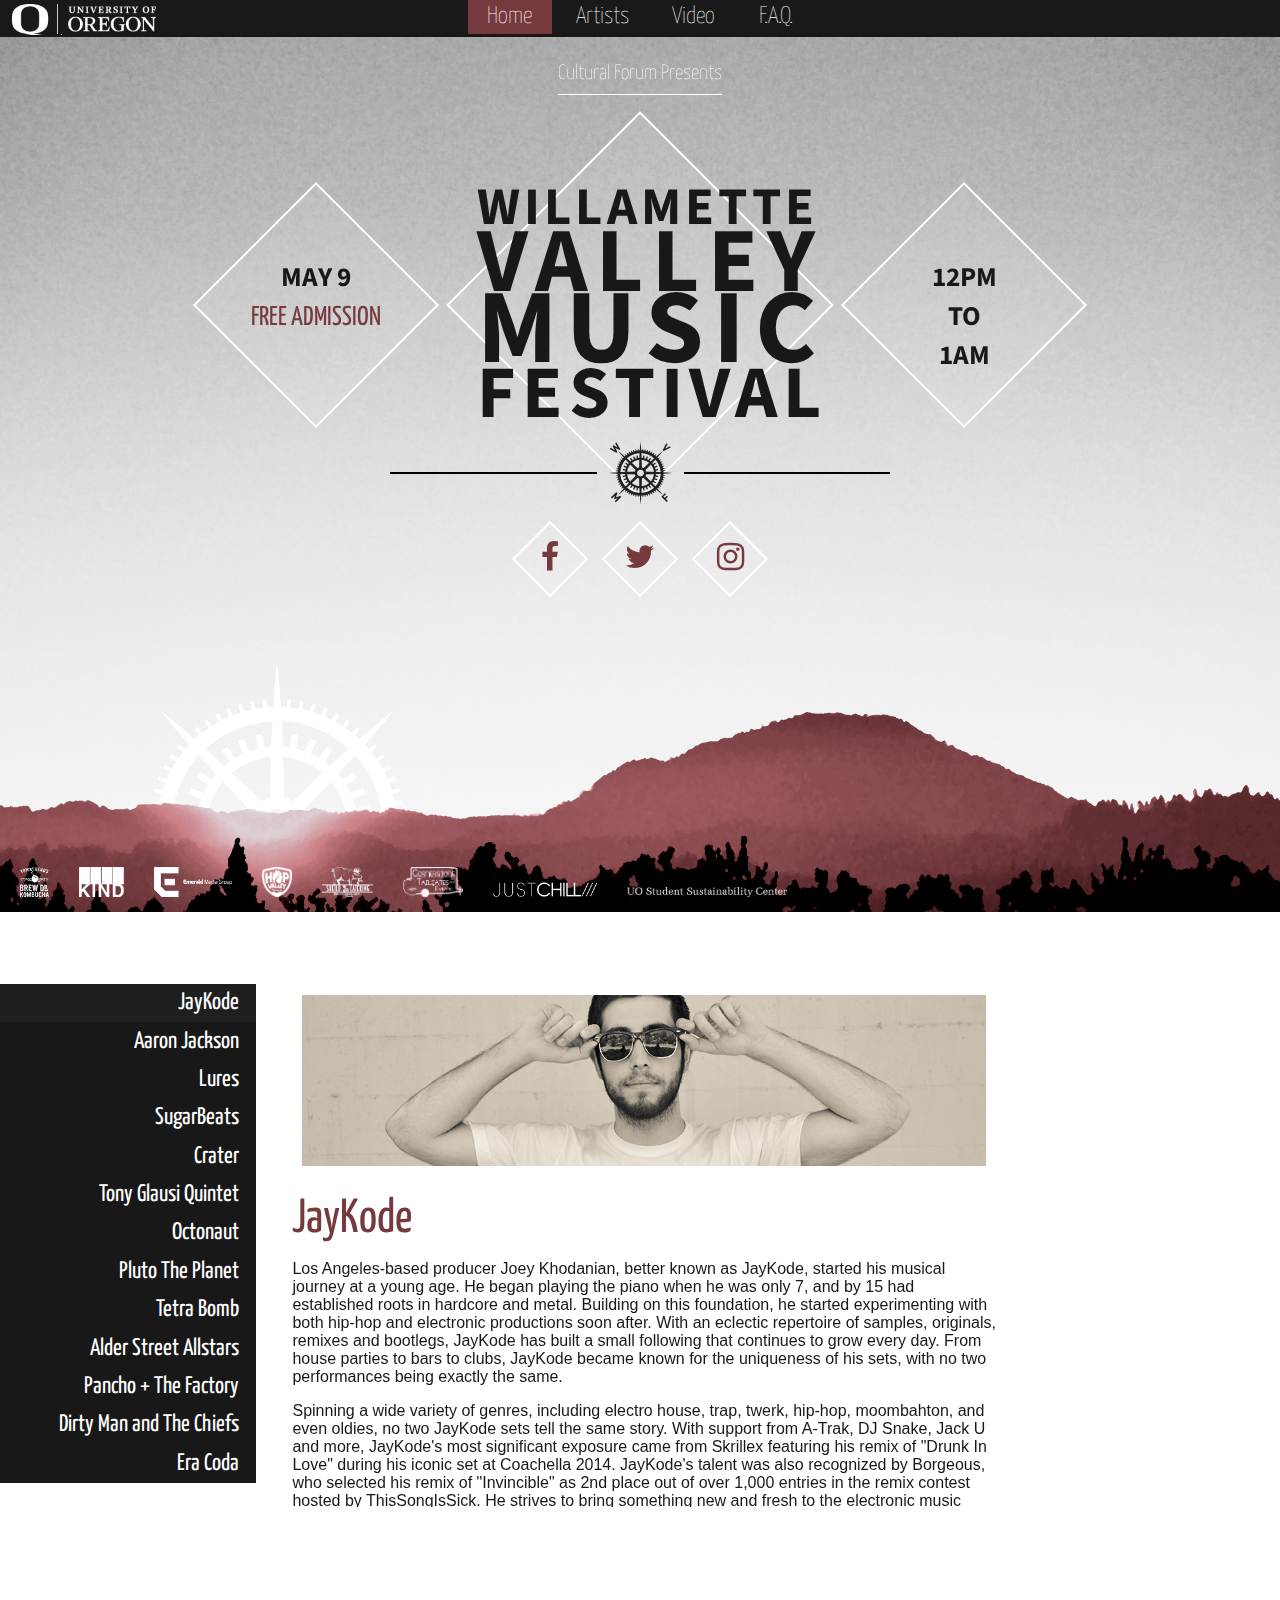
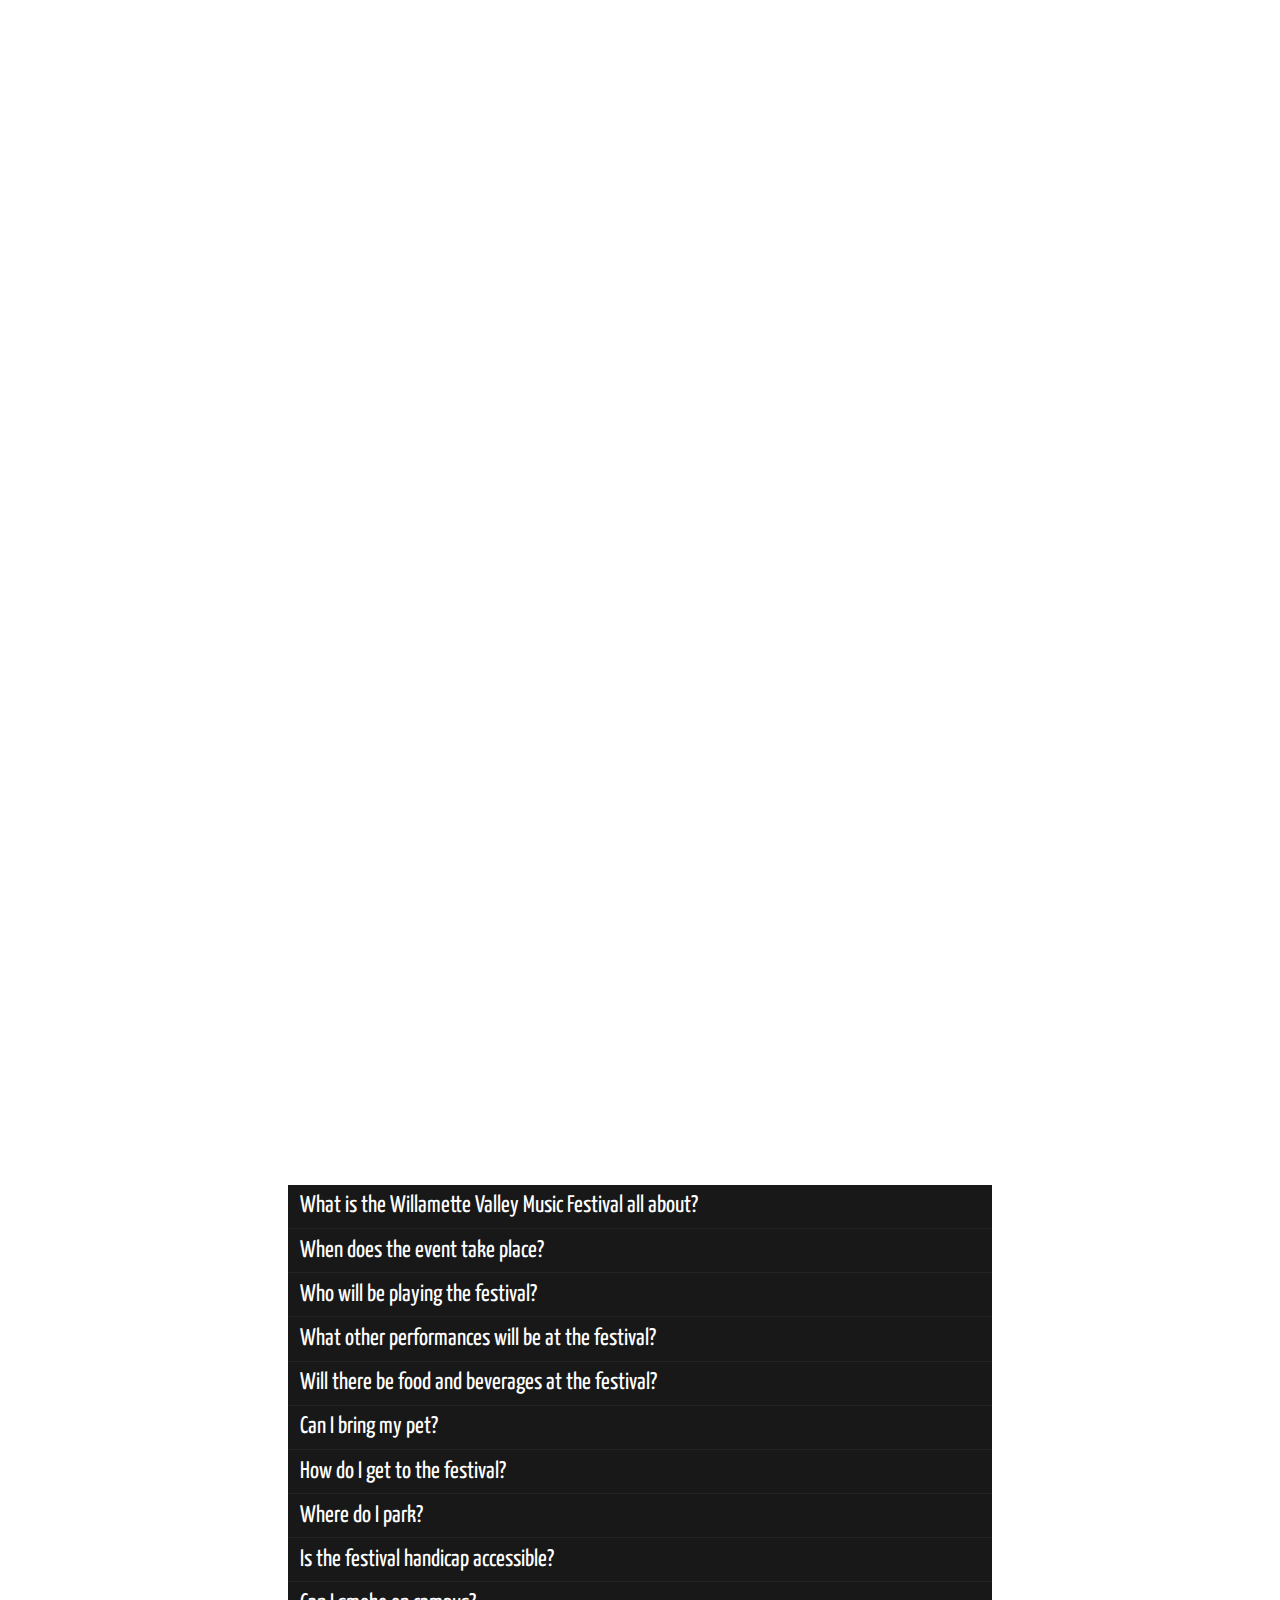
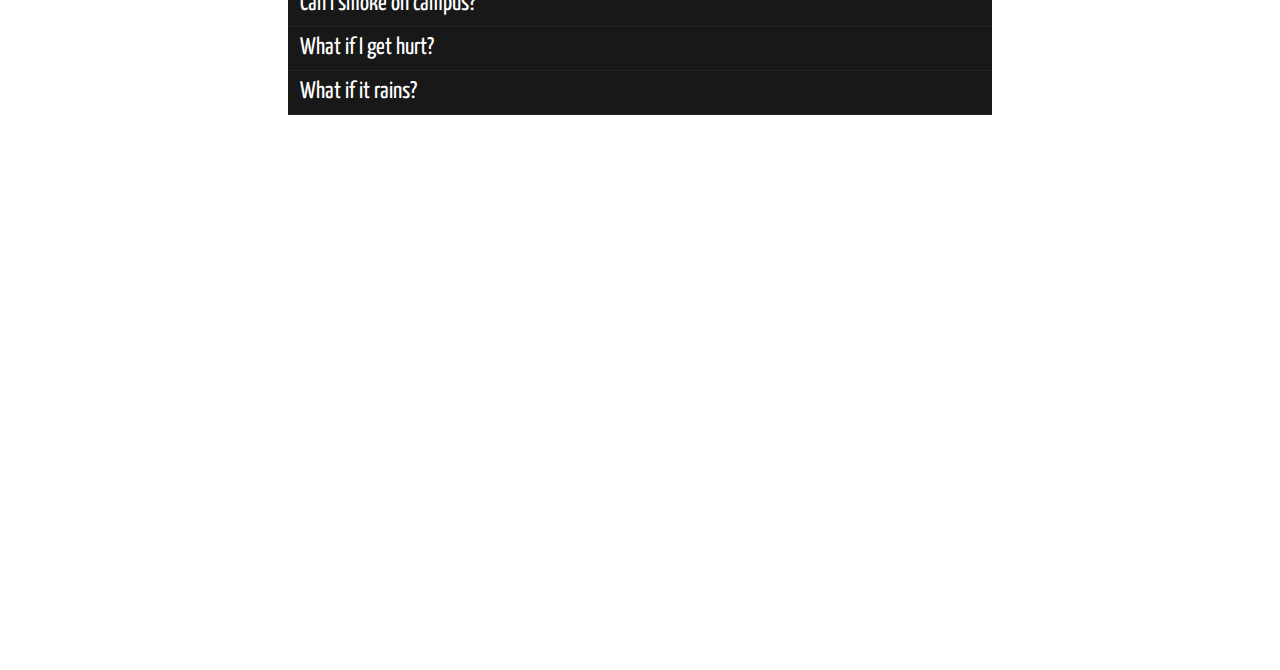
==== commit c0abf9d0: "Added three beer garden logos." ====
--- a/index.html
+++ b/index.html
@@ -14,6 +14,7 @@
 <script src="js/jquery.localScroll.min.js"></script>
 <script src="js/jquery.windows.js"></script>
     
+<title>Willamette Valley Music Festival</title>
 </head>
 
 <header>
@@ -213,8 +214,8 @@
             <div class="artist-content">
             <p>Pluto the Planet is a Eugene, Oregon native Indie Rock trio with a taste for World music made up of multi-instrumentalists Elliott Fromm, Cameron Lister, and Dylan Campbell. The band explores pop styles from around the world influenced by rock and roll and pop music. Pluto the Planet's sound offers a very warm danceable vibe.</p>
             <div class="artist-links"> 
-                <a href="plutotheplanet.bandcamp.com"><i class="fa fa-home"></i></a> 
-                <a href="facebook.com/plutotheplanetmusic"><i class="fa fa-facebook-square"></i></a>  
+                <a href="https://plutotheplanet.bandcamp.com/releases"><i class="fa fa-home"></i></a> 
+                <a href="https://www.facebook.com/plutotheplanetmusic"><i class="fa fa-facebook-square"></i></a>  
                 <a href="plutotheplanetmusic@gmail.com"><i class="fa fa-envelope"></i></a>
             </div>
             </div>
@@ -434,7 +435,7 @@
                 <a class="faq-title" href="#faq4">What other performances will be at the festival?</a>
                 
                 <div id="faq4" class="faq-content">
-                    There will be several workshops open to the public, including swing dancing, screen printing, hula hooping, poi, and a fire dancing performance! 
+                    There will be several workshops open to the public, including swing dancing, screen printing, hula hooping, contact staff workshops, and a fire dancing performance! 
                 </div>
             </div>
             <!-- ................FAQ 5................ -->
@@ -555,7 +556,7 @@
     </script>
 </body>
     
-    <footer><div class="sponsors"><img src="images/townshends.png" height="35px"><img src="images/kind.png" height="35px"><img src="images/emerald.png" height="35px"><div class="line2"><img src="images/justchill.png" height="20px"></div><div class="line3"><img src="images/ssc.png" height="15px"></div></div>
+    <footer><div class="sponsors"><img src="images/townshends.png" height="30px"><img src="images/kind.png" height="30px"><img src="images/emerald.png" height="30px"><div class="line4"><img src="images/HV_logo.png" height="30px"><img src="images/shield_logo.png" height="30px"><img src="images/cornerstone_logo.png" height="30px"></div><div class="line2"><img src="images/justchill.png" height="15px"></div><div class="line3"><img src="images/ssc.png" height="10px"></div></div>
 <img src="images/mountains.png" id="mountains"></footer>
 <div class="logo-container"><img src="images/logo.png" class="logo"></div>
     
--- a/css/styles.css
+++ b/css/styles.css
@@ -89,9 +89,10 @@
     margin-right:30px;
 }
 
-.sponsors .line2, .sponsors .line3 {
-    display:inline-block;
-}
+.sponsors .line2, .sponsors .line3, .sponsors .line4 {
+    display:inline-block;
+}
+
 
 
 /* =================== MENU STYLES =================== */
--- a/media-queries.css
+++ b/media-queries.css
@@ -52,8 +52,11 @@
 
     .sponsors .line3 {
         display:block;
-}
-    
+    }
+    
+    .sponsors .line2 {
+        display:block;
+    }
     /* =================== DIAMOND LG =================== */
     /* Large diamond */
     .diamond-lg {
@@ -103,6 +106,8 @@
     }
 }
 
+
+
 /*** =================== 640px =================== ***/
 @media only screen and (max-width:640px) {
     
@@ -136,13 +141,14 @@
         margin-bottom:.5em;
     }
     
-    .sponsors .line2 {
-        display:block;
-    }
-    
     #faq-page { 
         height:150%!important;
     }
+    
+    .sponsors .line4 {
+        display:block;
+    }
+    
     
     /* =================== DIAMOND SM =================== */
     /* Small diamond */
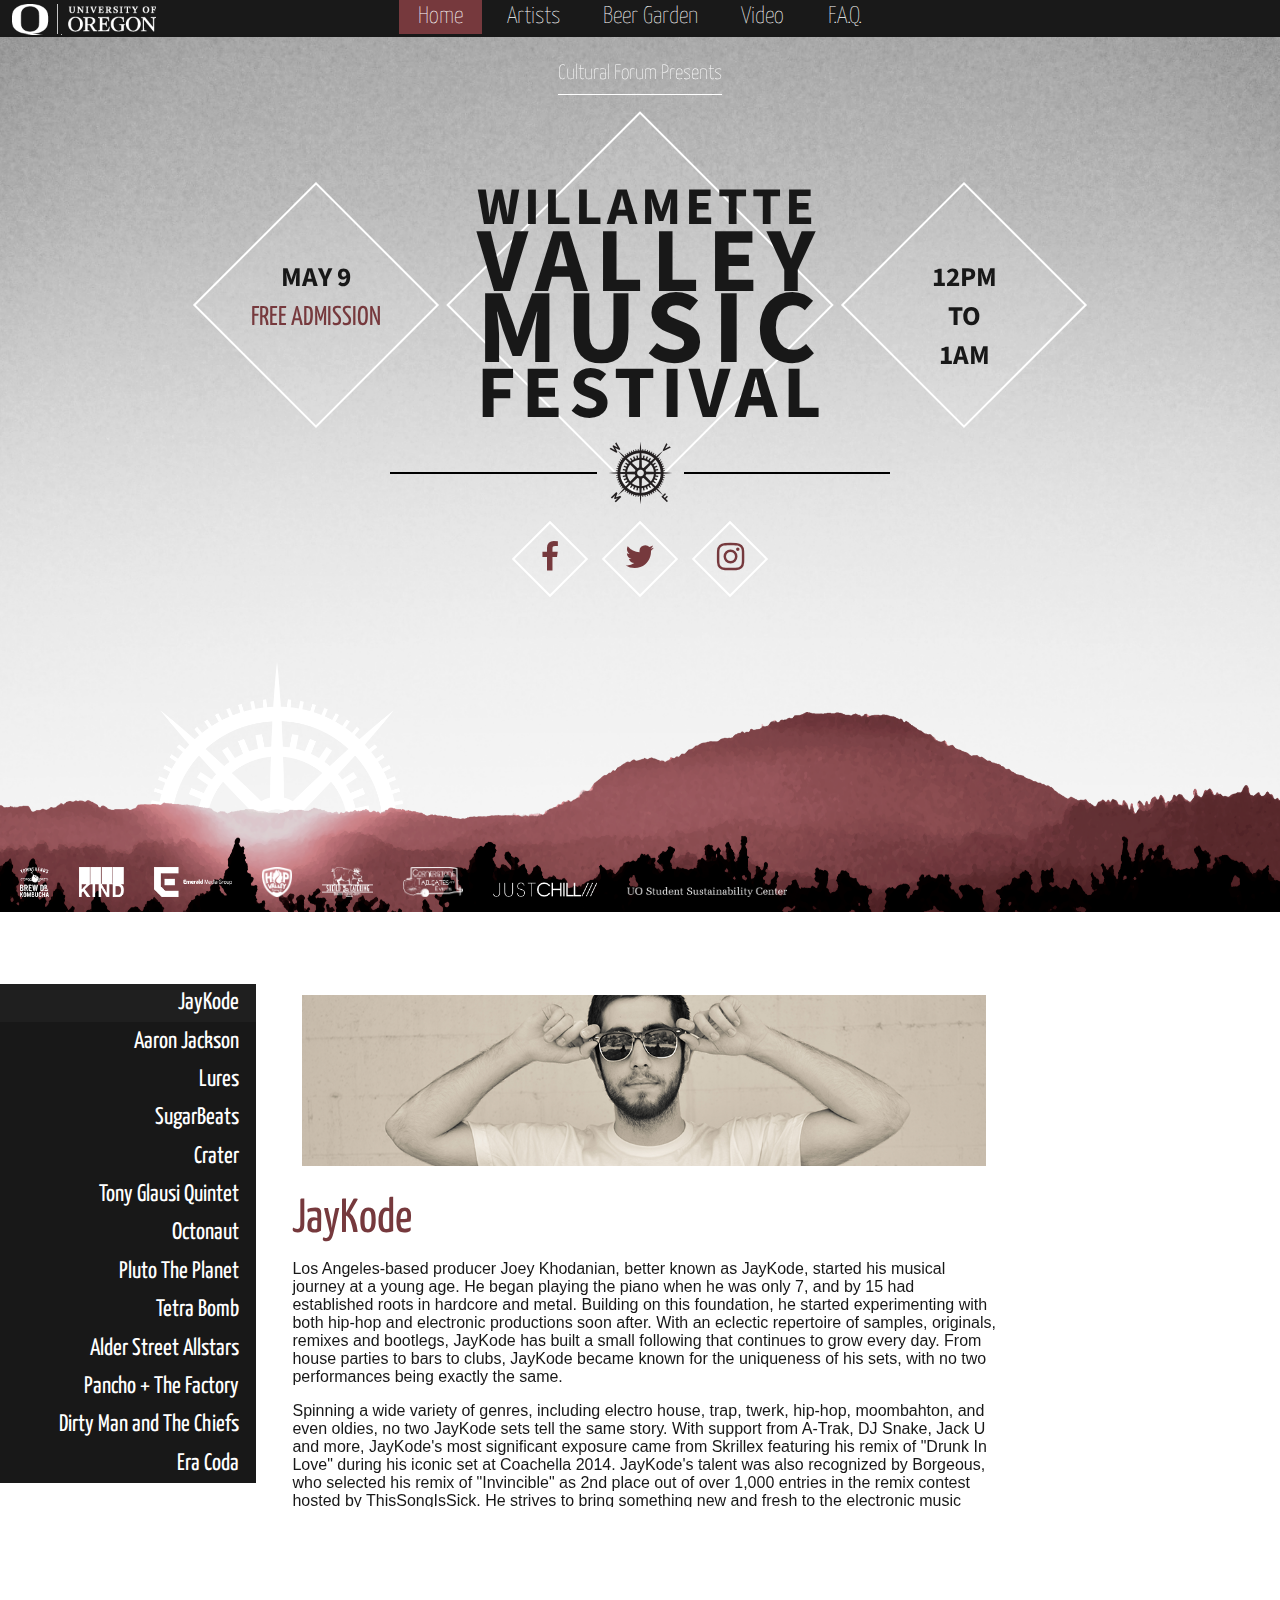
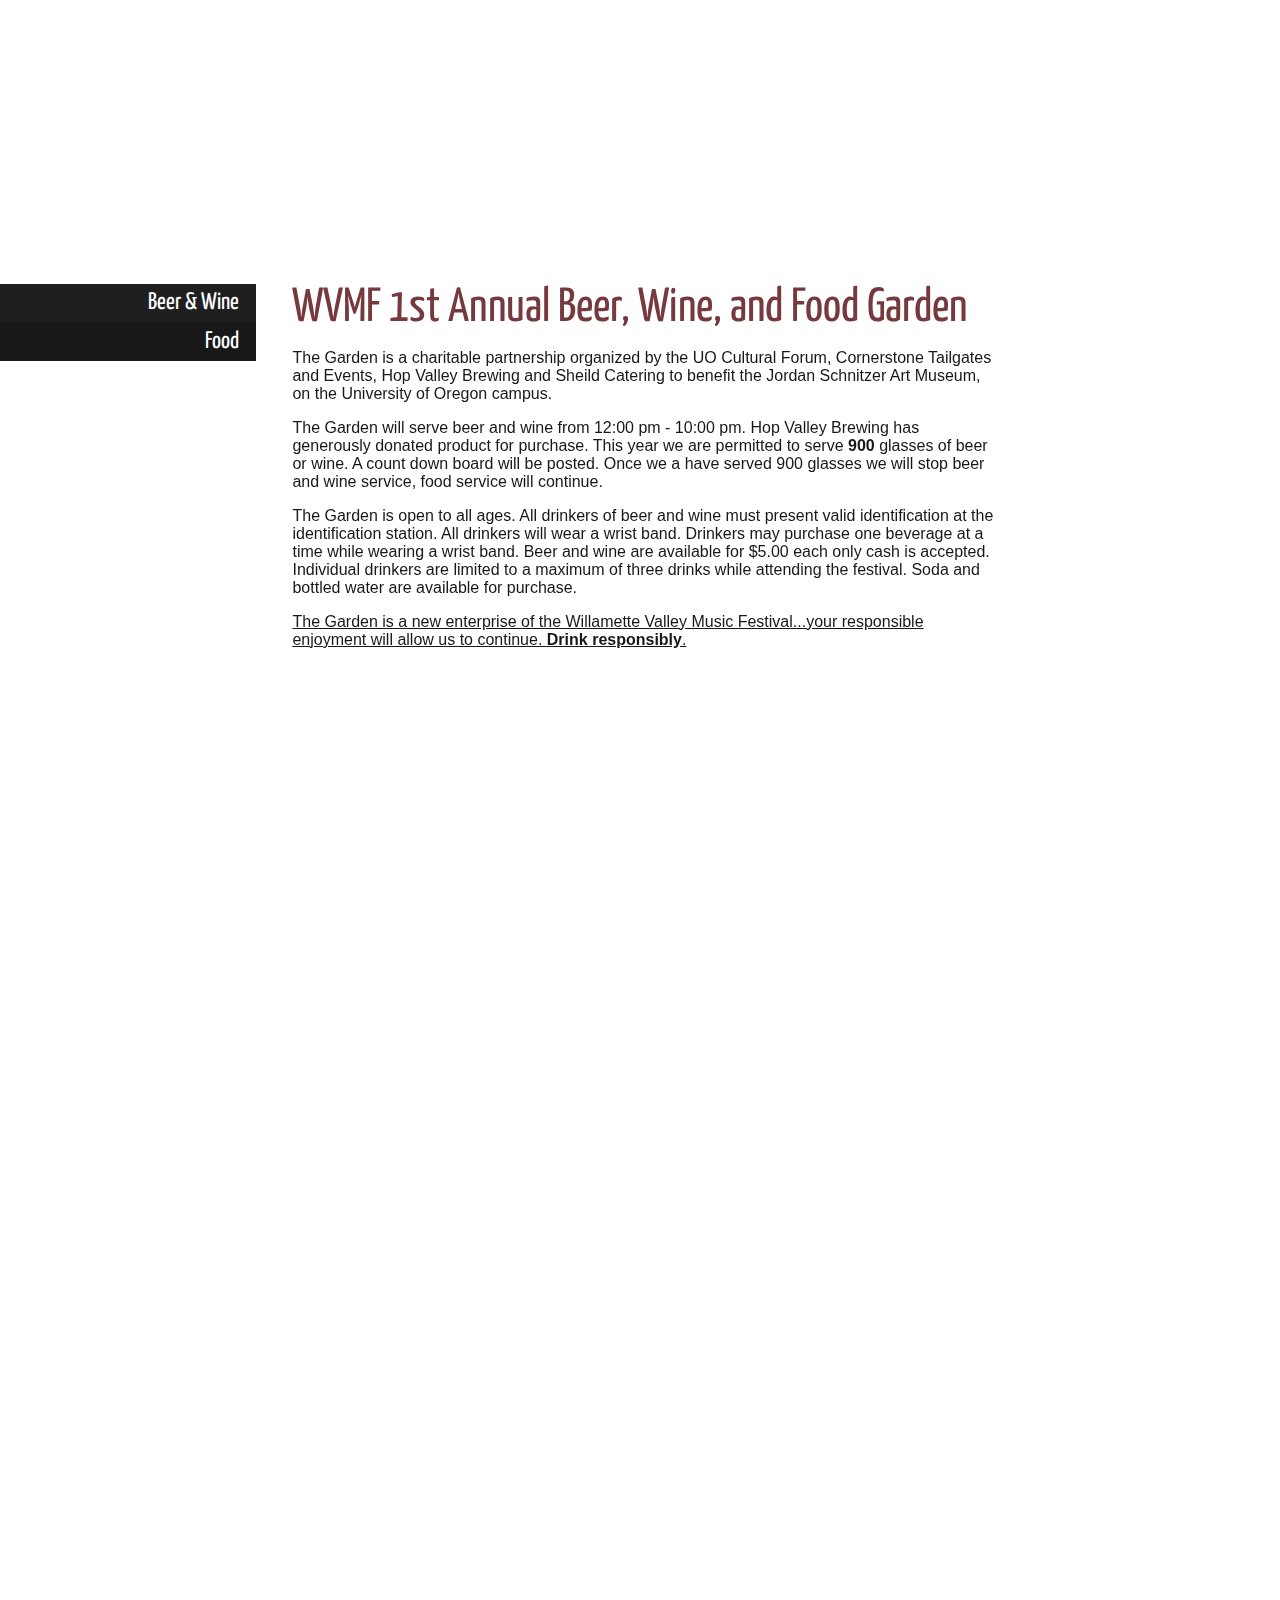
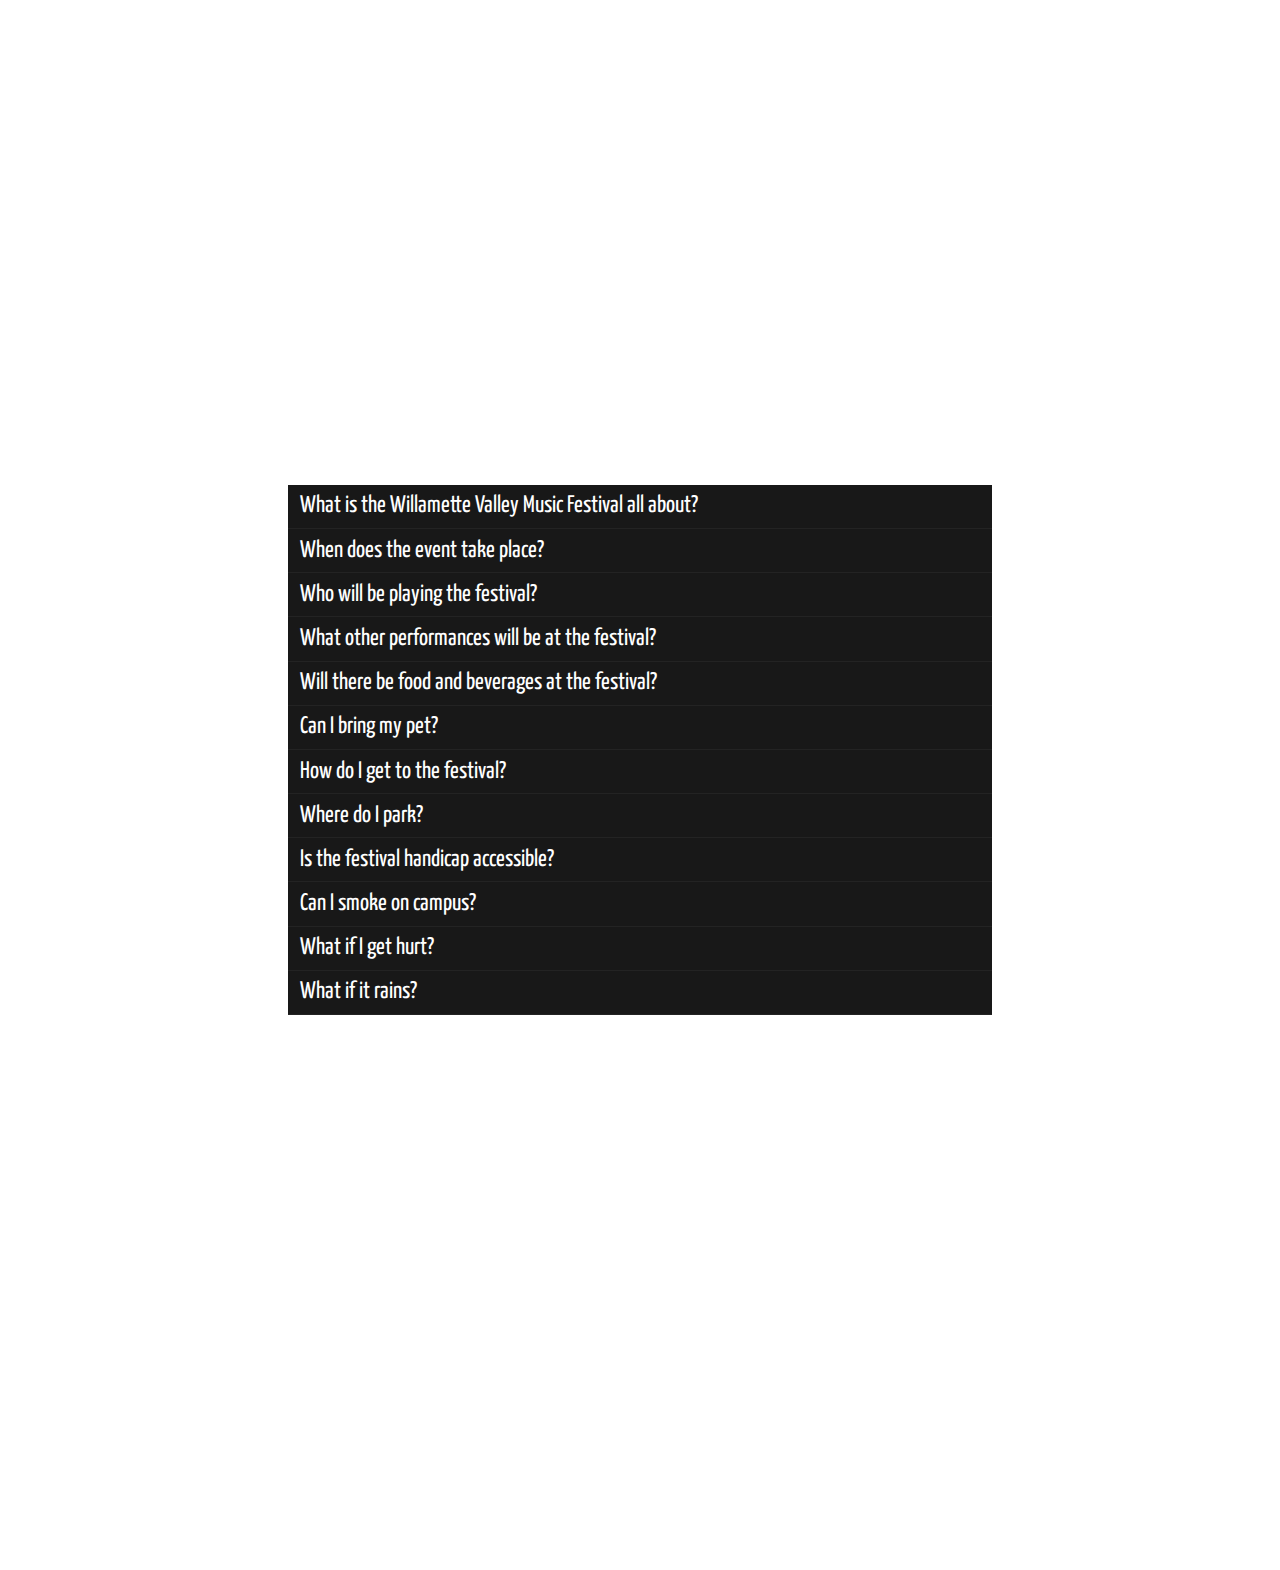
==== commit 69e74905: "Added beer garden page." ====
--- a/index.html
+++ b/index.html
@@ -22,7 +22,7 @@
     <ul id = "nav">
         <a href="#home-page" class="active"><li>Home</li></a>
         <a href="#artists-page"><li>Artists</li></a>
-        <!--<a href="#activities-page"><li>Activities</li></a>-->
+        <a href="#activities-page"><li>Beer Garden</li></a>
         <a href="#video-page"><li>Video</li></a>
         <!--<a href="#schedule-page"><li>Schedule</li></a>-->
         <a href="#faq-page"><li>F.A.Q.</li></a>
@@ -294,98 +294,66 @@
         </div> <!-- close artist-container -->
         </section>
     
-        <!-- ///////////ACTIVITIES PAGE/////////// -->
-        <!--
+        <!-- ///////////BEER GARDEN PAGE/////////// -->
+        
         <section id="activities-page" class="window">
         
             
             <div class="dropdown-container">
                 <select id="activities-form">
-                    <option value="#artist1">UO Swing Dancing</option> -->
-                    <!--<option value="#artist2">artist2</option>
-                    <option value="#artist3">artist3</option>
-                    <option value="#artist4">artist4</option>
-                    -->
-                <!--</select>
+                    <option value="#artist1">Beer & Wine</option>
+                    <option value="#artist2">Food</option>
+                </select>
             </div>
             
             <div class="sidebar" id="activities-sidebar">
             <ul>
-                <li class="active"><a href="#artist1">UO Swing Dancing</a></li> -->
-                <!--<li><a href="#artist2">Activity 2</a></li>
-                <li><a href="#artist3">Activity 3</a></li>
-                <li><a href="#artist4">Activity 4</a></li>
-                -->
-                
-            <!--</ul>
-        </div>
-            
-            <div class="activities-container"> -->
-            <!-- ...........ACTIVITIES 1........... -->
-            <!--
+                <li class="active"><a href="#artist1">Beer & Wine</a></li>
+                <li><a href="#artist2">Food</a></li>
+            </ul>
+        </div>
+            
+            <div class="activities-container"> 
+            <!-- ...........BEER & WINE........... -->
+            
             <div id="artist1" class="artist active">
-            <img src="images/swingdancing.png">
-            <div class="title">UO Swing Dancing</div>
-            <div class="artist-content">
-            <p>Mateo Palfreman and Nika Jin began dancing in early 2013 and went on to found UO Swing Night a year later in 2014. Since then UO Swing Night has grown and has taught for events not only in Eugene but in the surrounding area. Recently they taught for Corvallis Swing and Blues weekend, Crossroad Blues/Fusion and Tracktown Swing Club. They are looking forward to being a part of the Willamette Valley Music Festival this year!</p>
-            <div class="artist-links"> 
-                <a href="https://www.facebook.com/uoswingnight"><i class="fa fa-facebook-square"></i></a> 
-            </div>
-            </div>
-            </div>
-            -->
-            
-            <!-- ...........ACTIVITIES 2........... -->
-            <!--
+            <div class="title">WVMF 1st Annual Beer, Wine, and Food Garden</div>
+            <div class="artist-content">
+            <p>The Garden is a charitable partnership organized by the UO Cultural Forum, Cornerstone Tailgates and Events, Hop Valley Brewing and Sheild Catering to benefit the Jordan Schnitzer Art Museum, on the University of Oregon campus.</p>
+                <p>The Garden will serve beer and wine from 12:00 pm - 10:00 pm. Hop Valley Brewing has generously donated product for purchase. This year we are permitted to serve <b>900</b> glasses of beer or wine. A count down board will be posted. Once we a have served 900 glasses we will stop beer and wine service, food service will continue.</p>
+                <p>The Garden is open to all ages. All drinkers of beer and wine must present valid identification at the identification station. All drinkers will wear a wrist band. Drinkers may purchase one beverage at a time while wearing a wrist band. Beer and wine are available for $5.00 each only cash is accepted. Individual drinkers are limited to a maximum of three drinks while attending the festival. Soda and bottled water are available for purchase.</p>
+                <p><u>The Garden is a new enterprise of the Willamette Valley Music Festival...your responsible enjoyment will allow us to continue. <b>Drink responsibly</b>.</u></p>
+            </div>
+            </div>
+            
+            
+            <!-- ...........FOOD........... -->
+            
             <div id="artist2" class="artist">
-            <img src="http://placehold.it/1000x250">
-            <div class="title">Title2</div>
-            <div class="artist-content">
-            <p>Lorem ipsum dolor sit amet, consectetuer adipiscing elit. Aenean commodo ligula eget dolor. Aenean massa. Cum sociis natoque penatibus et magnis dis parturient montes, nascetur ridiculus mus. Donec quam felis, ultricies nec, pellentesque eu, pretium quis, sem. Nulla consequat massa quis enim. Donec pede justo, fringilla vel, aliquet nec, vulputate eget, arcu. In enim justo, rhoncus ut, imperdiet a, venenatis vitae, justo. Nullam dictum felis eu pede mollis pretium. Integer tincidunt. Cras dapibus. Vivamus elementum semper nisi. Aenean vulputate eleifend tellus.</p>
-            <div class="artist-links"> 
-                <a href="">link1</a> 
-                <a href="">link1</a>  
-                <a href="">link1</a>
-            </div>
-            </div>
-            </div>
-            -->
-            
-            <!-- ...........ACTIVITIES 3........... -->
-            <!--
-            <div id="artist3" class="artist">
-            <img src="http://placehold.it/1000x250">
-            <div class="title">Title3</div>
-            <div class="artist-content">
-            <p>Lorem ipsum dolor sit amet, consectetuer adipiscing elit. Aenean commodo ligula eget dolor. Aenean massa. Cum sociis natoque penatibus et magnis dis parturient montes, nascetur ridiculus mus. Donec quam felis, ultricies nec, pellentesque eu, pretium quis, sem. Nulla consequat massa quis enim. Donec pede justo, fringilla vel, aliquet nec, vulputate eget, arcu. In enim justo, rhoncus ut, imperdiet a, venenatis vitae, justo. Nullam dictum felis eu pede mollis pretium. Integer tincidunt. Cras dapibus. Vivamus elementum semper nisi. Aenean vulputate eleifend tellus.</p>
-            <div class="artist-links"> 
-                <a href="">link1</a> 
-                <a href="">link1</a>  
-                <a href="">link1</a>
-            </div>
-            </div>
-            </div>
-            -->
-            
-             <!-- ...........ACTIVITIES 4........... -->
-                
-            <!--
-            <div id="artist4" class="artist">
-            <img src="http://placehold.it/1000x250">
-            <div class="title">Title4</div>
-            <div class="artist-content">
-            <p>Lorem ipsum dolor sit amet, consectetuer adipiscing elit. Aenean commodo ligula eget dolor. Aenean massa. Cum sociis natoque penatibus et magnis dis parturient montes, nascetur ridiculus mus. Donec quam felis, ultricies nec, pellentesque eu, pretium quis, sem. Nulla consequat massa quis enim. Donec pede justo, fringilla vel, aliquet nec, vulputate eget, arcu. In enim justo, rhoncus ut, imperdiet a, venenatis vitae, justo. Nullam dictum felis eu pede mollis pretium. Integer tincidunt. Cras dapibus. Vivamus elementum semper nisi. Aenean vulputate eleifend tellus.</p>
-            <div class="artist-links"> 
-                <a href="">link1</a> 
-                <a href="">link1</a>  
-                <a href="">link1</a>
-            </div>
-            </div>
-            </div>
-            -->
-            
-            <!--</div>--> <!-- End activities container -->
-        <!--</section>-->
+            <div class="title">Food</div>
+            <div class="artist-content">
+            <p>The Willamette Valley Music Festival is well fed by Sheild Catering. Their food is delicious and there is lots of it. Food may be purchased from 12:00 pm - 10:00 pm. Cash and Credit Cards are accepted. </p>
+                <div class="title">Plates</div>
+                <ul><li>Bbq pulled pork sandwich plate- served with coleslaw and baked beans - <i>gluten free option</i></li>
+                    <li>Turkey Sandwich - <i>served with chips</i></li>
+                    <li>Ham and cheese sandwich - <i>served with chips</i></li></ul>
+                
+                <div class="title">A la carte items</div>
+                
+                <ul><li>Boxed chicken Caesar salad - <i>gluten free</i></li>
+                    <li>Boxed Taco Salad - <i>vegetarian, gluten free</i></li>
+                    <li>Potato salad - <i>vegetarian, gluten free</i></li>
+                    <li>Sundried tomato penne salad - <i>gluten free</i></li>
+                    <li>Soda variety, bottled water, fresh popcorn</li>
+                    <li>Elegant Elephant Brownies - <i>gluten free</i></li></ul>
+            </div>
+            </div>
+            
+            
+            
+            
+            </div> <!-- End activities container -->
+        </section>
     
     <section id="video-page" class="window">
         <div id="video-page-container">
--- a/css/styles.css
+++ b/css/styles.css
@@ -46,6 +46,8 @@
 #faq-page {
     height:130%;
 }
+
+
 
 /* =================== FOOTER STYLES =================== */
 /* Places mountain range at the bottom of the page always. Content scrolls behind it. */
@@ -461,6 +463,12 @@
     overflow:scroll;
 }
 
+/* For beer and wine garden page */
+#activities-page .artist-content {
+    height:80%;
+}
+
+
 /* Fontawesome icons within artist/activities containers */
 .artist-links .fa {
     margin: 0 .5em;
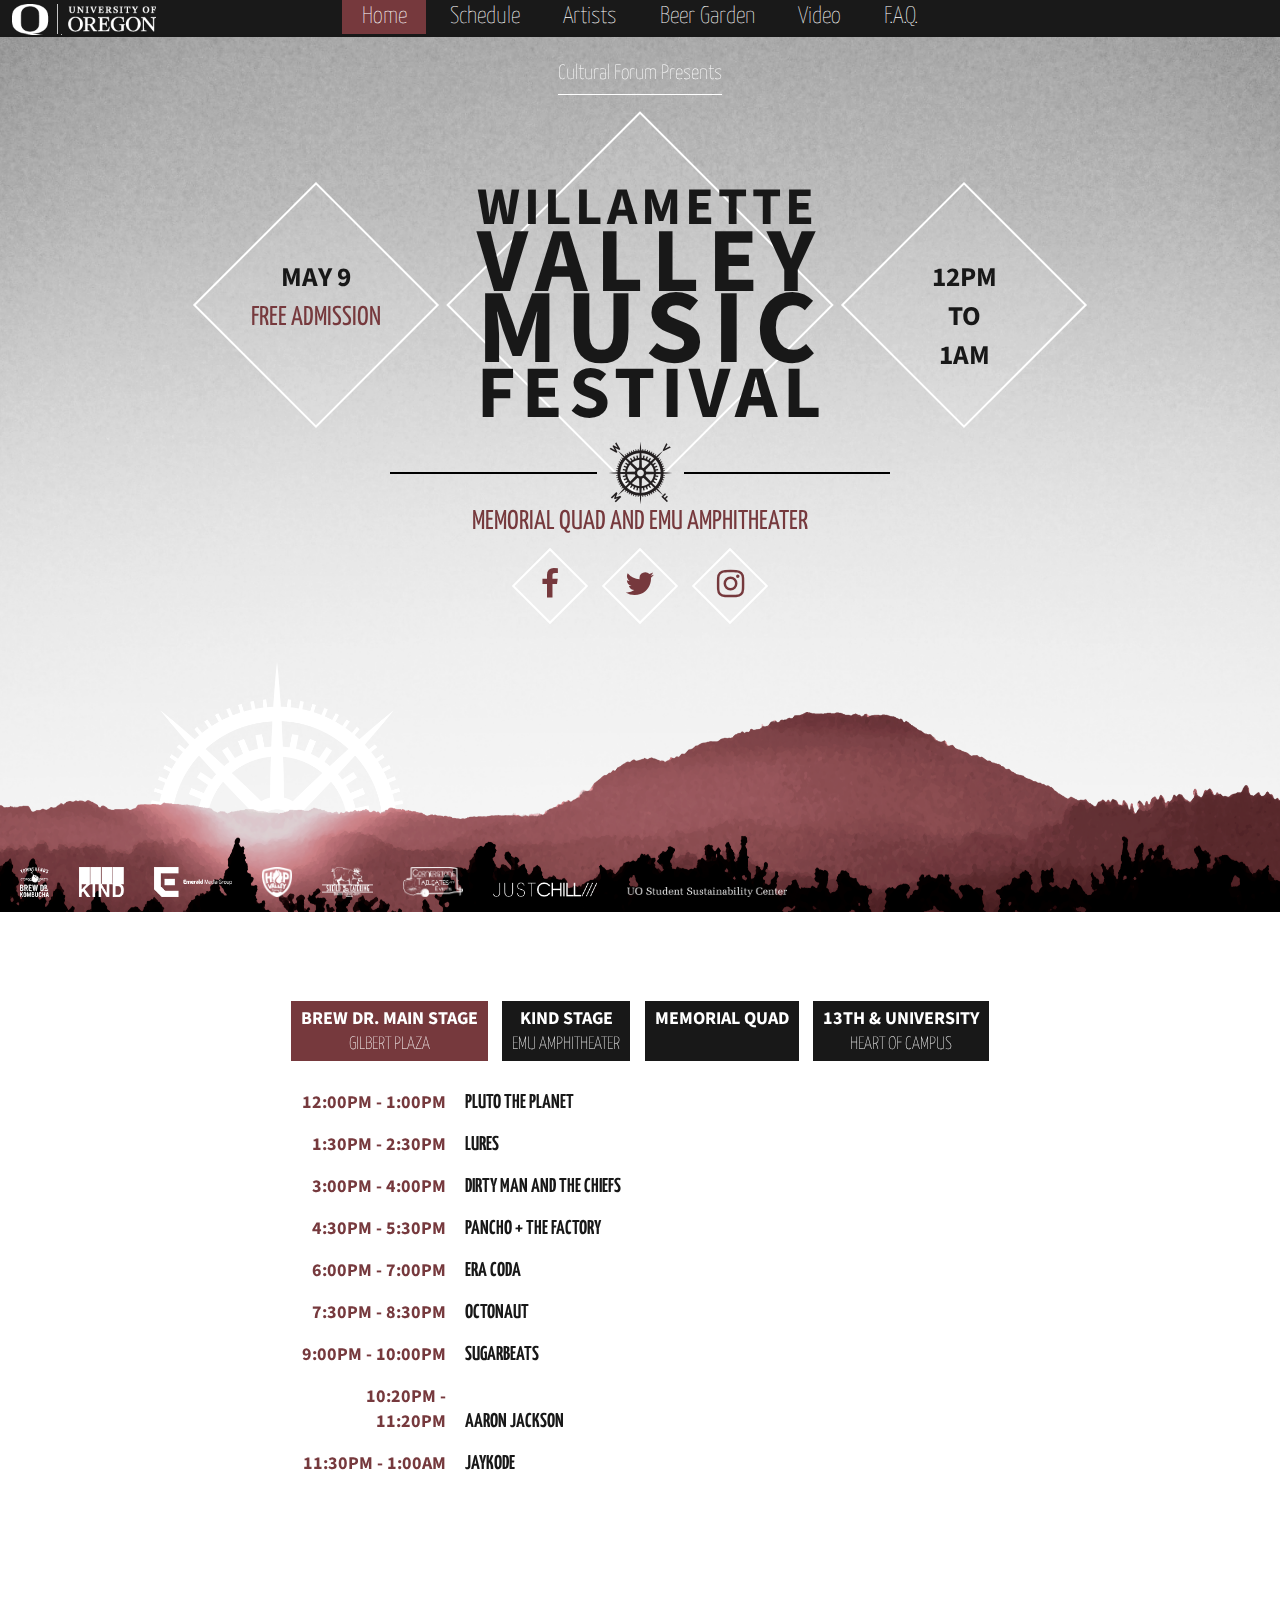
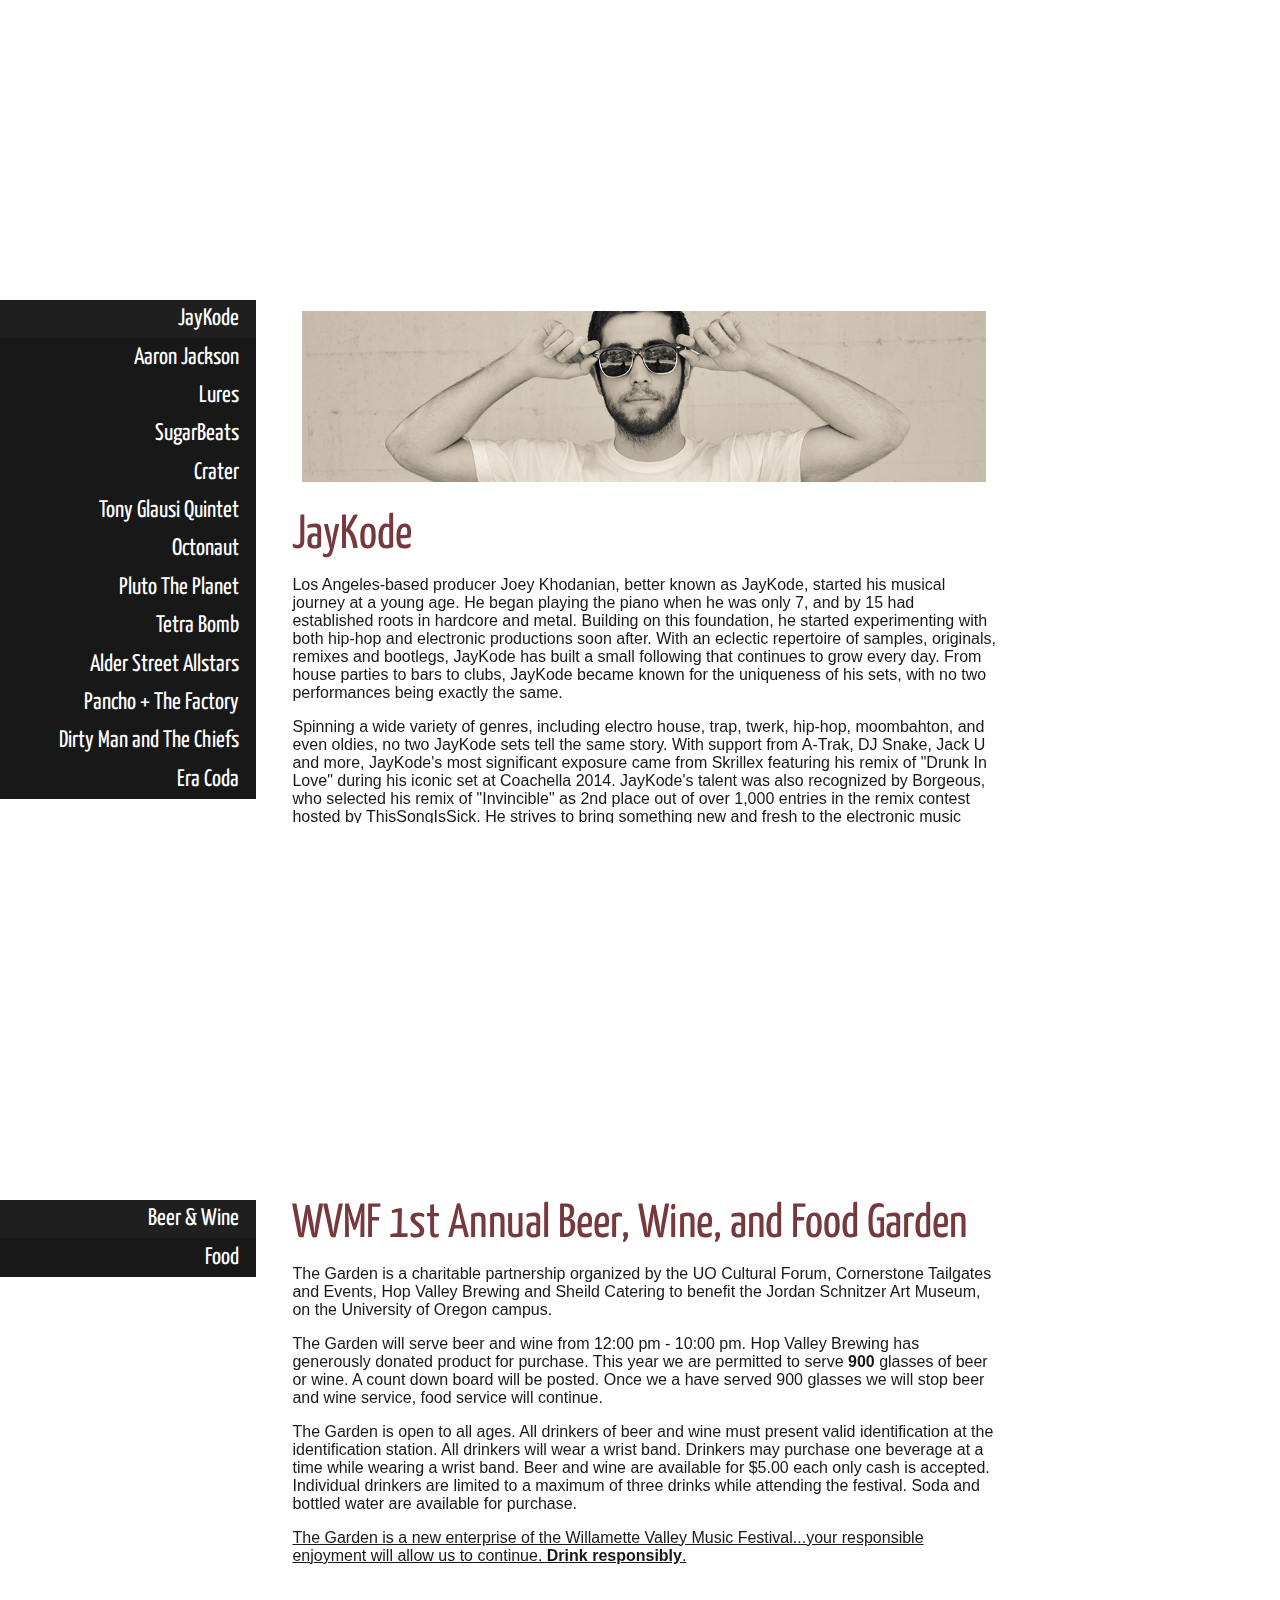
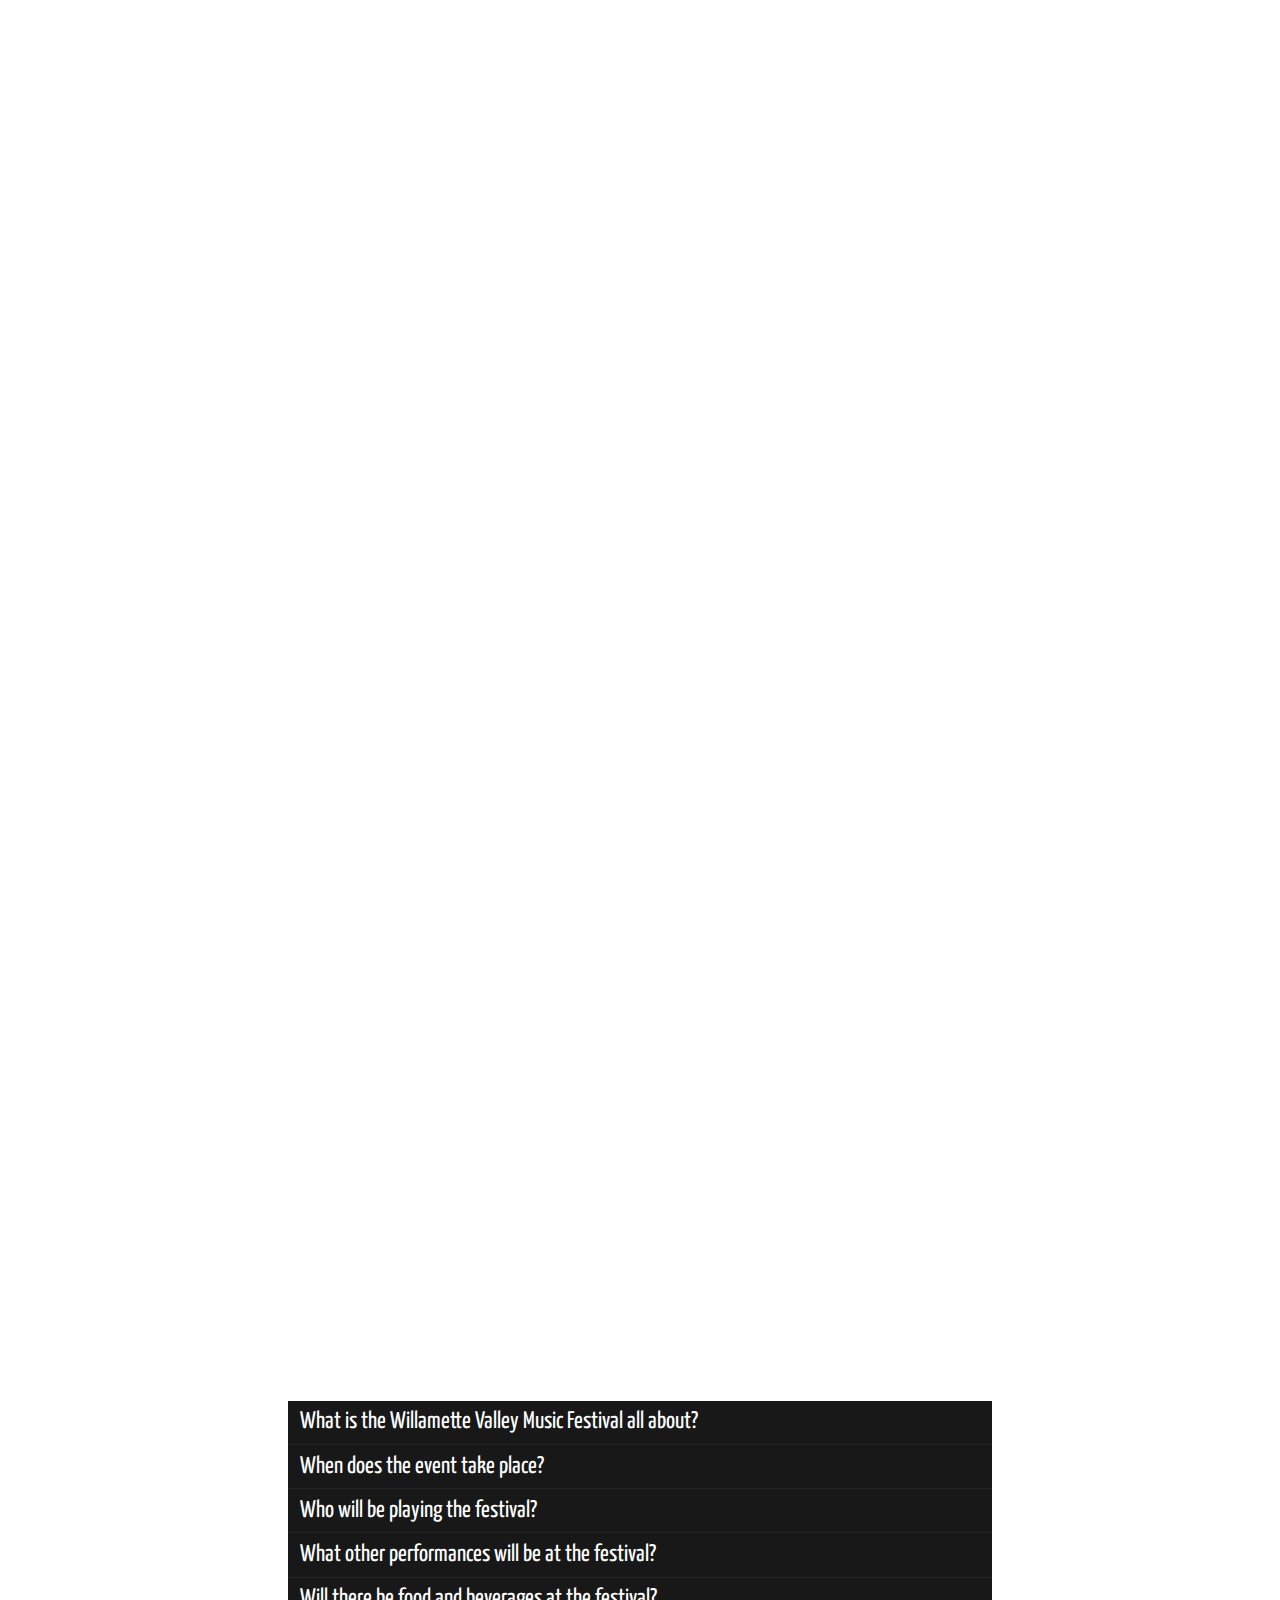
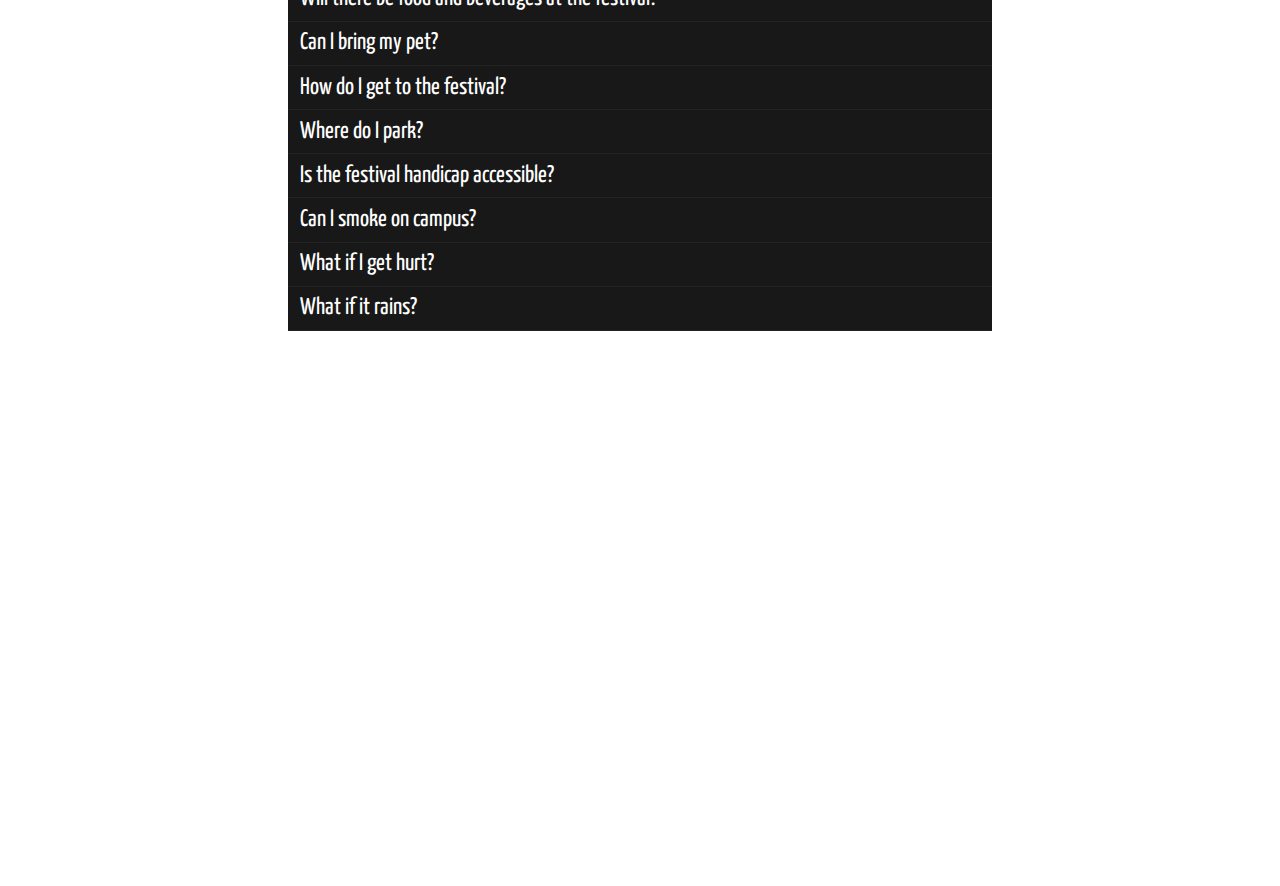
==== commit 485aabbb: "Added schedule page." ====
--- a/index.html
+++ b/index.html
@@ -21,10 +21,10 @@
     <div class="uo-sig"><a href="http://uoregon.edu"><img src="images/uosignature.png"></a></div>
     <ul id = "nav">
         <a href="#home-page" class="active"><li>Home</li></a>
+        <a href="#schedule-page"><li>Schedule</li></a>
         <a href="#artists-page"><li>Artists</li></a>
         <a href="#activities-page"><li>Beer Garden</li></a>
         <a href="#video-page"><li>Video</li></a>
-        <!--<a href="#schedule-page"><li>Schedule</li></a>-->
         <a href="#faq-page"><li>F.A.Q.</li></a>
     </ul>
 </header>
@@ -56,6 +56,8 @@
     
 
         <p><img src="images/splitter.png" id="splitter"></p>
+        
+        <div class="subText">Memorial Quad and EMU Amphitheater</div>
     
         <a href="https://www.facebook.com/UOWVMF"><div class="diamond-sm"><div><i class="fa fa-facebook"></i></div></div></a>
         <a href="https://twitter.com/wvmusicfest"><div class="diamond-sm"><div><i class="fa fa-twitter"></i></div></div></a>
@@ -63,6 +65,95 @@
  
         </div>
     </section>
+    
+    
+    
+        <!-- ///////////SCHEDULE PAGE/////////// -->
+    <section id="schedule-page" class="window">
+    
+        
+            <div class="dropdown-container">
+                <select id="schedule-form">
+                    <option value="#artist1">Brew Dr. Main Stage | Gilbert Plaza</option>
+                    <option value="#artist2">Kind Stage | EMU Amphitheater</option>
+                    <option value="#artist3">Memorial Quad</option>
+                    <option value="#artist4">13th & University | Heart of Campus</option>
+                </select>
+            </div>
+        
+        <div class="schedule-nav" id="schedule-sidebar">
+            <ul>
+                <a href="#artist1"><li class="active">Brew Dr. Main Stage <br><span>Gilbert Plaza</span></li></a>
+                <a href="#artist2"><li>Kind Stage<br><span>EMU Amphitheater</span></li></a>
+                <a href="#artist3"><li>Memorial Quad<br></li></a>
+                <a href="#artist4"><li>13th & University<br><span>Heart of Campus</span></li></a>
+            </ul>
+        </div>
+            
+            <div class="schedule-container"> 
+            <!-- ...........Brew Dr Main Stage........... -->
+            
+            <div id="artist1" class="artist active">
+            <div class="schedule-content">
+                
+                <div class="schedule-row"><div class="schedule-time">12:00pm - 1:00pm</div> Pluto the Planet</div>
+                <div class="schedule-row"><div class="schedule-time">1:30pm - 2:30pm</div> Lures</div>
+                <div class="schedule-row"><div class="schedule-time">3:00pm - 4:00pm</div> Dirty Man and the Chiefs</div>
+                <div class="schedule-row"><div class="schedule-time">4:30pm - 5:30pm</div> Pancho + the Factory</div>
+                <div class="schedule-row"><div class="schedule-time">6:00pm - 7:00pm</div> Era Coda</div>
+                <div class="schedule-row"><div class="schedule-time">7:30pm - 8:30pm</div> Octonaut</div>
+                <div class="schedule-row"><div class="schedule-time">9:00pm - 10:00pm</div> SugarBeats</div>
+                <div class="schedule-row"><div class="schedule-time">10:20pm - 11:20pm</div> Aaron Jackson</div>
+                <div class="schedule-row"><div class="schedule-time">11:30pm - 1:00am</div> JayKode</div>
+                
+            </div>
+            </div>
+            
+            <!-- ...........Kind Stage........... -->
+            
+            <div id="artist2" class="artist">
+            <div class="schedule-content">
+                
+                <div class="schedule-row"><div class="schedule-time">12:30pm - 1:30pm</div> Mellow Yellow</div>
+                <div class="schedule-row"><div class="schedule-time">2:00pm - 3:00pm</div> Tony Glausi Quintet</div>
+                <div class="schedule-row"><div class="schedule-time">4:00pm - 5:00pm</div> Crater</div>
+                <div class="schedule-row"><div class="schedule-time">5:30pm - 6:30pm</div> Alder Street All Stars</div>
+                <div class="schedule-row"><div class="schedule-time">7:00pm - 8:00pm</div> Tetra Bomb</div>
+                
+            </div>
+            </div>
+            
+            <!-- ...........Campus Quad........... -->
+            
+            <div id="artist3" class="artist">
+            <div class="schedule-content">
+                
+                <div class="schedule-row"><div class="schedule-time">2:00pm - 4:00pm</div> Craft Center: Screen Printing</div>
+                <div class="schedule-row"><div class="schedule-time">4:00pm - 6:00pm</div> Contact Staff Spinning Workshops</div>
+                <div class="schedule-row"><div class="schedule-time">4:00pm - 1:00am</div> Hula Hooping</div>
+                <div class="schedule-row"><div class="schedule-time">6:30pm - 8:30pm</div> Human Hampster Balls</div>
+                
+            </div>
+            </div>
+                
+            <!-- ...........13th & University........... -->
+            
+            <div id="artist4" class="artist">
+            <div class="schedule-content">
+                
+                <div class="schedule-row"><div class="schedule-time">1:30pm - 2:00pm</div> Swing Workshop #1</div>
+                <div class="schedule-row"><div class="schedule-time">3:00pm - 3:30pm</div> Swing Workshop #2</div>
+                <div class="schedule-row"><div class="schedule-time">5:00pm - 5:30am</div> Swing Performance</div>
+                <div class="schedule-row"><div class="schedule-time">8:30pm - 9:00pm</div> Fire Performance</div>
+                
+            </div>
+            </div>    
+                
+            </div> <!-- end container -->
+    
+    </section>
+    
+    
     
     <!-- ///////////ARTISTS PAGE/////////// -->
     
@@ -363,12 +454,8 @@
 
         </div>
     </section>
-    
-    <!-- Schedule page hidden until content becomes available -->
-    <!--<section id="schedule-page" class="window">
-    schedule page
-    </section>
-    -->
+
+
     
     <section id="faq-page" class="window">
         
--- a/css/styles.css
+++ b/css/styles.css
@@ -47,7 +47,9 @@
     height:130%;
 }
 
-
+#schedule-page {
+    text-align:center;
+}
 
 /* =================== FOOTER STYLES =================== */
 /* Places mountain range at the bottom of the page always. Content scrolls behind it. */
@@ -359,11 +361,13 @@
 }
 
 /* Blurb of text below the text logo */
-/*.subText {
-    text-align: justify;
-    width:70%;
-    font-size: .9em;
-}*/
+.subText {
+    font-family: yanone kaffeesatz;
+    color:#76393d;
+    font-size: 1.7em;
+    font-weight:normal;
+    text-transform:uppercase;
+}
 
 /* =================== ARTISTS PAGE STYLES =================== */
 
@@ -416,7 +420,7 @@
 
 /* Tab/band container */
 /* Two classes to differentiate which 'tabs' the jquery is calling */ 
-.artist-container, .activities-container {
+.artist-container, .activities-container, .schedule-container {
     position:relative;
     top:5.3em;
     width:55%;
@@ -483,7 +487,7 @@
     padding: 0 2em;
 }
 
-#artist-form, #activities-form {
+#artist-form, #activities-form, #schedule-form {
     width:100%;
     text-align:right;
     font-size:1em;
@@ -491,6 +495,94 @@
     margin-bottom:1em;
 }
 
+
+/* =================== SCHEDULE PAGE STYLES =================== */
+
+.schedule-nav {
+    position:relative;
+    top:5em;
+    vertical-align:top;
+}
+
+.schedule-nav ul {
+    padding:0;
+}
+
+.schedule-nav li {
+    list-style-type:none;
+    display:inline-block;
+    background:#181818;
+    padding: 5px 10px;
+    margin: 5px;
+    -webkit-transition: all .3s ease;
+    -moz-transition: all .3s ease;
+    -ms-transition: all .3s ease;
+    -o-transition: all .3s ease;
+    transition: all .3s ease;
+    height:50px;
+    vertical-align:top;
+}
+
+.schedule-nav li.active {
+    background:#76393D;
+}
+
+.schedule-nav a li:hover {
+    background:#76393D;
+}
+
+.schedule-nav a li {
+    font-family: source sans pro;
+    font-weight:bold;
+    font-size:18px;
+    text-transform:uppercase;
+}
+
+.schedule-nav li span {
+    font-family:yanone kaffeesatz;
+    font-weight:200;
+}
+
+.schedule-nav li:hover {
+    background:#1f1f1f;
+}
+
+.schedule-nav a {
+    color:#ffffff!important;
+}
+
+.schedule-container {
+    width:700px;
+}
+
+.schedule-content {
+    height:70%;
+    overflow:scroll;
+    text-align:left;
+}
+
+.schedule-time {
+    background:#fff;
+    font-family: source sans pro;
+    font-size:18px;
+    width:150px;
+    text-transform:uppercase;
+    padding: 3px 6px;
+    color:#76393D;
+    margin-right: 10px;
+    display:inline-block;
+    text-align:right;
+}
+
+.schedule-row {
+    border-bottom:1px dashed #FFF;
+    width:100%;
+    font-family:yanone kaffeesatz;
+    font-weight:bold;
+    font-size:20px;
+    text-transform:uppercase;
+    margin-bottom:10px;
+}
 
 /* =================== VIDEO PAGE STYLES =================== */
 /* Positions page content */
--- a/media-queries.css
+++ b/media-queries.css
@@ -90,8 +90,12 @@
     
     
     /* Shows dropdown form */
-    #artist-form, #activities-form {
+    #artist-form, #activities-form, #schedule-form {
         display:inline-block;
+    }
+    
+    .schedule-nav {
+        display:none;    
     }
     
     /* Hides sidebar */
@@ -247,4 +251,18 @@
         display:block;
     }
 
+    /* =================== SCHEDULE PAGE =================== */
+    .schedule-nav li {
+        display:block;
+        height:auto;
+    }
+    
+    .schedule-nav a li {
+        font-size:16px;
+    }
+    
+    .schedule-container {
+        width:90%;
+        padding:0 1em;
+    }
 }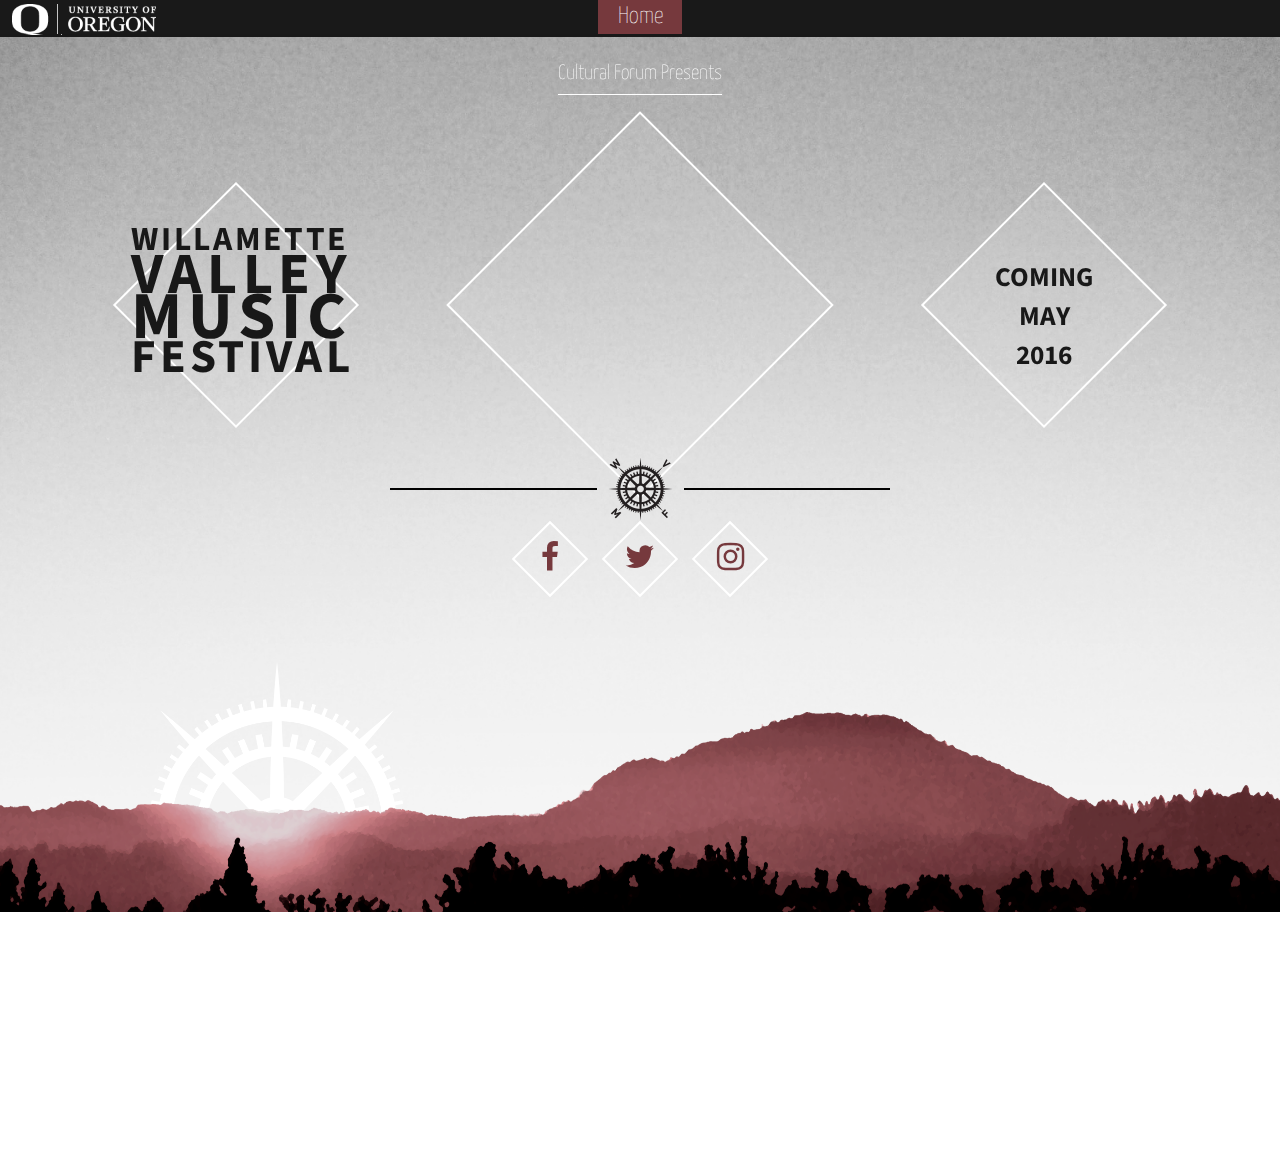
==== commit 53aec202: "Replaced content with placeholder for 2016." ====
--- a/index.html
+++ b/index.html
@@ -21,11 +21,6 @@
     <div class="uo-sig"><a href="http://uoregon.edu"><img src="images/uosignature.png"></a></div>
     <ul id = "nav">
         <a href="#home-page" class="active"><li>Home</li></a>
-        <a href="#schedule-page"><li>Schedule</li></a>
-        <a href="#artists-page"><li>Artists</li></a>
-        <a href="#activities-page"><li>Beer Garden</li></a>
-        <a href="#video-page"><li>Video</li></a>
-        <a href="#faq-page"><li>F.A.Q.</li></a>
     </ul>
 </header>
 <body>
@@ -37,27 +32,25 @@
             <a href="http://culture.uoregon.edu/">Cultural Forum Presents</a>
         </div>
         
-        <div class="diamond-md" id="date"><div>May 9<br>
-            <span class="subText">FREE ADMISSION</span>
-           </div>
-        </div>
-        <div class="diamond-lg"><div>
+        <div id="date" class="diamond-md"><div>
             <span class="willamette">willamette</span>
             <span class="valley">valley</span>
             <span class="music">music</span>
             <span class="festival">festival</span>
+           </div>
+        </div>
+        <div class="diamond-lg"><div>
+            <iframe src="https://player.vimeo.com/video/128226015" width="500" height="281" frameborder="0" webkitallowfullscreen mozallowfullscreen allowfullscreen></iframe> 
             </div></div>
-        <div class="diamond-md" id="time"><div>12pm <br> to <br> 1am</div></div>
+        <div class="diamond-md" id="time"><div>Coming <br> May <br> 2016</div></div>
         
         <!-- Only appear when screen is smaller than 640px -->
         <div class="diamond-md" id="date-sm"><div>May 9</div></div>
         <div class="diamond-md" id="time-sm"><div>12pm to 1am</div></div>
         <div class="diamond-md" id="admit-sm"><div>Free Admission</div></div>
-    
-
+        
         <p><img src="images/splitter.png" id="splitter"></p>
         
-        <div class="subText">Memorial Quad and EMU Amphitheater</div>
     
         <a href="https://www.facebook.com/UOWVMF"><div class="diamond-sm"><div><i class="fa fa-facebook"></i></div></div></a>
         <a href="https://twitter.com/wvmusicfest"><div class="diamond-sm"><div><i class="fa fa-twitter"></i></div></div></a>
@@ -65,553 +58,10 @@
  
         </div>
     </section>
-    
-    
-    
-        <!-- ///////////SCHEDULE PAGE/////////// -->
-    <section id="schedule-page" class="window">
-    
-        
-            <div class="dropdown-container">
-                <select id="schedule-form">
-                    <option value="#artist1">Brew Dr. Main Stage | Gilbert Plaza</option>
-                    <option value="#artist2">Kind Stage | EMU Amphitheater</option>
-                    <option value="#artist3">Memorial Quad</option>
-                    <option value="#artist4">13th & University | Heart of Campus</option>
-                </select>
-            </div>
-        
-        <div class="schedule-nav" id="schedule-sidebar">
-            <ul>
-                <a href="#artist1"><li class="active">Brew Dr. Main Stage <br><span>Gilbert Plaza</span></li></a>
-                <a href="#artist2"><li>Kind Stage<br><span>EMU Amphitheater</span></li></a>
-                <a href="#artist3"><li>Memorial Quad<br></li></a>
-                <a href="#artist4"><li>13th & University<br><span>Heart of Campus</span></li></a>
-            </ul>
-        </div>
-            
-            <div class="schedule-container"> 
-            <!-- ...........Brew Dr Main Stage........... -->
-            
-            <div id="artist1" class="artist active">
-            <div class="schedule-content">
-                
-                <div class="schedule-row"><div class="schedule-time">12:00pm - 1:00pm</div> Pluto the Planet</div>
-                <div class="schedule-row"><div class="schedule-time">1:30pm - 2:30pm</div> Lures</div>
-                <div class="schedule-row"><div class="schedule-time">3:00pm - 4:00pm</div> Dirty Man and the Chiefs</div>
-                <div class="schedule-row"><div class="schedule-time">4:30pm - 5:30pm</div> Pancho + the Factory</div>
-                <div class="schedule-row"><div class="schedule-time">6:00pm - 7:00pm</div> Era Coda</div>
-                <div class="schedule-row"><div class="schedule-time">7:30pm - 8:30pm</div> Octonaut</div>
-                <div class="schedule-row"><div class="schedule-time">9:00pm - 10:00pm</div> SugarBeats</div>
-                <div class="schedule-row"><div class="schedule-time">10:20pm - 11:20pm</div> Aaron Jackson</div>
-                <div class="schedule-row"><div class="schedule-time">11:30pm - 1:00am</div> JayKode</div>
-                
-            </div>
-            </div>
-            
-            <!-- ...........Kind Stage........... -->
-            
-            <div id="artist2" class="artist">
-            <div class="schedule-content">
-                
-                <div class="schedule-row"><div class="schedule-time">12:30pm - 1:30pm</div> Mellow Yellow</div>
-                <div class="schedule-row"><div class="schedule-time">2:00pm - 3:00pm</div> Tony Glausi Quintet</div>
-                <div class="schedule-row"><div class="schedule-time">4:00pm - 5:00pm</div> Crater</div>
-                <div class="schedule-row"><div class="schedule-time">5:30pm - 6:30pm</div> Alder Street All Stars</div>
-                <div class="schedule-row"><div class="schedule-time">7:00pm - 8:00pm</div> Tetra Bomb</div>
-                
-            </div>
-            </div>
-            
-            <!-- ...........Campus Quad........... -->
-            
-            <div id="artist3" class="artist">
-            <div class="schedule-content">
-                
-                <div class="schedule-row"><div class="schedule-time">2:00pm - 4:00pm</div> Craft Center: Screen Printing</div>
-                <div class="schedule-row"><div class="schedule-time">4:00pm - 6:00pm</div> Contact Staff Spinning Workshops</div>
-                <div class="schedule-row"><div class="schedule-time">4:00pm - 1:00am</div> Hula Hooping</div>
-                <div class="schedule-row"><div class="schedule-time">6:30pm - 8:30pm</div> Human Hampster Balls</div>
-                
-            </div>
-            </div>
-                
-            <!-- ...........13th & University........... -->
-            
-            <div id="artist4" class="artist">
-            <div class="schedule-content">
-                
-                <div class="schedule-row"><div class="schedule-time">1:30pm - 2:00pm</div> Swing Workshop #1</div>
-                <div class="schedule-row"><div class="schedule-time">3:00pm - 3:30pm</div> Swing Workshop #2</div>
-                <div class="schedule-row"><div class="schedule-time">5:00pm - 5:30am</div> Swing Performance</div>
-                <div class="schedule-row"><div class="schedule-time">8:30pm - 9:00pm</div> Fire Performance</div>
-                
-            </div>
-            </div>    
-                
-            </div> <!-- end container -->
-    
-    </section>
-    
-    
-    
-    <!-- ///////////ARTISTS PAGE/////////// -->
-    
-    <section id="artists-page" class="window">
 
-            <div class="dropdown-container">
-                <select id="artist-form">
-                    <option value="#artist6">JayKode</option>
-                    <option value="#artist1">Aaron Jackson</option>
-                    <option value="#artist2">Lures</option>
-                    <option value="#artist3">SugarBeats</option>
-                    <option value="#artist4">Crater</option>
-                    <option value="#artist5">Tony Glausi Quintet</option>
-                    <option value="#artist7">Octonaut</option>
-                    <option value="#artist8">Pluto The Planet</option>
-                    <option value="#artist9">Tetra Bomb</option>
-                    <option value="#artist10">Alder Street Allstars</option>
-                    <option value="#artist11">Pancho + The Factory</option>
-                    <option value="#artist12">Dirty Man and The Chiefs</option>
-                    <option value="#artist13">Era Coda</option>
-                    <!--<option value="#artist14">artist14</option>-->
-                </select>
-            </div>
-        
-        <div class="sidebar" id="artist-sidebar">
-            <ul>
-                <li class="active"><a href="#artist6">JayKode</a></li>
-                <li><a href="#artist1">Aaron Jackson</a></li>
-                <li><a href="#artist2">Lures</a></li>
-                <li><a href="#artist3">SugarBeats</a></li>
-                <li><a href="#artist4">Crater</a></li>
-                <li><a href="#artist5">Tony Glausi Quintet</a></li>
-                <li><a href="#artist7">Octonaut</a></li>
-                <li><a href="#artist8">Pluto The Planet</a></li>
-                <li><a href="#artist9">Tetra Bomb</a></li>
-                <li><a href="#artist10">Alder Street Allstars</a></li>
-                <li><a href="#artist11">Pancho + The Factory</a></li>
-                <li><a href="#artist12">Dirty Man and The Chiefs</a></li>
-                <li><a href="#artist13">Era Coda</a></li>
-                <!--<li><a href="#artist14">Artist14</a></li>-->
-                
-            </ul>
-        </div>
-        
-        <div class="artist-container">
-
-            <!-- ...........ARTIST 6........... -->
-            <div id="artist6" class="artist active">
-            <img src="images/jaykobe.png">
-            <div class="title">JayKode</div>
-            <div class="artist-content">
-                <p>Los Angeles-based producer Joey Khodanian, better known as JayKode, started his musical journey at a young age. He began playing the piano when he was only 7, and by 15 had established roots in hardcore and metal. Building on this foundation, he started experimenting with both hip-hop and electronic productions soon after. With an eclectic repertoire of samples, originals, remixes and bootlegs, JayKode has built a small following that continues to grow every day. From house parties to bars to clubs, JayKode became known for the uniqueness of his sets, with no two performances being exactly the same. </p>
-                <p>Spinning a wide variety of genres, including electro house, trap, twerk, hip-hop, moombahton, and even oldies, no two JayKode sets tell the same story. With support from A-Trak, DJ Snake, Jack U and more, JayKode's most significant exposure came from Skrillex featuring his remix of "Drunk In Love" during his iconic set at Coachella 2014. JayKode's talent was also recognized by Borgeous, who selected his remix of "Invincible" as 2nd place out of over 1,000 entries in the remix contest hosted by ThisSongIsSick. He strives to bring something new and fresh to the electronic music community by pushing tonal boundaries with his characteristic sounds, rooted in future bass, trap and hip-hop. </p>
-            </div>
-            </div>
-            
-            <!-- ...........ARTIST 1........... -->
-            <div id="artist1" class="artist">
-            <img src="images/aaronjackson.png">
-                <div class="title">Aaron Jackson</div>
-                <div class="artist-content">
-                <p>DJ/Producer, Aaron Jackson, is a force to be reckoned with. He has developed a unique blend of house,uk garage,and wompy club beats to create a signature sound that is guaranteed to get the floor bumpin'. He is quickly rising to the top of his game and separating himself from the herd. Aaron began his journey in the world of vinyl and soon after started producing his own tracks. The world of house music has received his efforts with open arms and open ears.</p>
-
-                <p>Aaron Jackson's music has been signed to record labels such as Party Like Us Records, Hed Kandi Records and Monstercat. He has been nominated by EDM Universal as one of the top 12 rising North American artists. </p>
-                <div class="artist-links"> 
-                    <a href="https://soundcloud.com/aaron_jackson"><i class="fa fa-soundcloud"></i></a> 
-                    <a href="https://twitter.com/DJAaronJackson"><i class="fa fa-twitter"></i></a>  
-                    <a href="https://www.facebook.com/AaronJacksonmu5ic"><i class="fa fa-facebook-square"></i></a>
-                </div>
-            </div><!-- end artist-content -->
-            </div>
-            
-            <!-- ...........ARTIST 2........... -->
-            <div id="artist2" class="artist">
-            <img src="images/lures.png">
-            <div class="title">Lures</div>
-            <div class="artist-content">
-            <p> "Dark and surfy like a David Lynch soundtrack." - Brooklyn Vegan </p>
-            <div class="artist-links"> 
-                <a href="http://luresmusic.com"><i class="fa fa-home"></i></a>
-                <a href="https://www.facebook.com/pages/Lures/216887315091232"><i class="fa fa-facebook-square"></i></a>   
-            </div>
-            </div><!-- end artist-content -->
-            </div>
-            
-            <!-- ...........ARTIST 3........... -->
-            <div id="artist3" class="artist">
-            <img src="images/sugarbeats.png">
-            <div class="title">SugarBeats</div>
-            <div class="artist-content">
-            <p>Known for their jazzy chords, funky leads, heavy bass, and a healthy dose of traditional instrumentation, the duo SugarBeats... has steadily stepped up the bar in their own brand of Glitch Hop and Future Funk since they launched in 2012. Their newest EP "Groove City Romance" takes it to a whole new level, featuring five different vocalists, two guitarists, one violinist, and a healthy dose of saxophone, as well as production quality rarely matched in the EDM scene. They have rocked stages at some of the biggest sound camps at Burning Man, played festivals such as What The Festival, Kaleidoscope Music Festival, as well as won contests to play the Main Stage at SnowGlobe and Escape from Wonderland with Insomniac Events, respectively.</p>
-            <p>Artists they have shared the stage with include Opiuo, The Glitch Mob, Major Laser, Gramatik, RJD2, The Floozies, Cut Copy, ill.Gates, Pantyraid, Thriftworks, Vibesquad, Love & Light, Snoop Dog, Zion I and many more. After years of experimentation they have finally uncovered a sound that is truly their own, which they continue to perfect and explore with each release as they dive deeper and deeper into collaborations with new vocalists, instrumentalists and producers.</p>
-            <div class="artist-links"> 
-                <a href="http://www.sugarbeatsmusic.com/"><i class="fa fa-home"></i></a> 
-                <a href="https://www.facebook.com/SugarBeatsMusic?ref=br_rs"><i class="fa fa-facebook-square"></i></a>  
-                <a href="https://soundcloud.com/sugarbeatsmusic"><i class="fa fa-soundcloud"></i></a>
-                <a href="http://www.streetritual.com/"><i class="fa fa-music"></i></a>
-            </div>
-            </div><!-- end artist-content -->
-            </div>
-            
-             <!-- ...........ARTIST 4........... -->
-            <div id="artist4" class="artist">
-            <img src="images/crater.png">
-            <div class="title">Crater</div>
-            <div class="artist-content">
-            <p>
-                "Romantically ominous (or maybe ominously romantic), industrial-leaning
-electro-pop." - Gorilla Vs. Bear </p>
-            <div class="artist-links"> 
-                <a href="http://craterbabes.com"><i class="fa fa-home"></i></a>
-                <a href="https://soundcloud.com/crater/tracks"><i class="fa fa-soundcloud"></i></a> 
-                <a href="http://twitter.com/craterbabes"><i class="fa fa-twitter"></i></a>  
-                <a href="http://facebook.com/craterbabes"><i class="fa fa-facebook-square"></i></a>
-            </div>
-            </div>
-            </div>
-            
-             <!-- ...........ARTIST 5........... -->
-            <div id="artist5" class="artist">
-            <img src="images/tgq.png">
-            <div class="title">Tony Glausi Quintet</div>
-            <div class="artist-content">
-            <p>Tony Glausi is an award-winning trumpet player and composer. His quintet is made up of current or past UO students, namely Josh Hettwer on saxophone, Torrey Newhart on piano, Sean Peterson on bass, and Adam Carlson on drums. This band plays original music of all styles, with an emphasis on modern jazz.  </p>
-            <div class="artist-links"> 
-                <a href="www.reverbnation.com/tonyglausi "><i class="fa fa-home"></i></a> 
-            </div>
-            </div>
-            </div>
-        
-            
-             <!-- ...........ARTIST 7........... -->
-            <div id="artist7" class="artist">
-            <img src="images/octonaut.png">
-            <div class="title">Octonaut</div>
-            <div class="artist-content">
-            <p>Octonaut is an Electronica duo from Eugene, OR.  Blending live drums with production elements the group plays house & techno inspired tracks with their own melodic and atmospheric qualities.  Their debut EP "Thud Glow" is now available on Bandcamp.</p>
-            <div class="artist-links"> 
-                <a href="http://octonaut.bandcamp.com/"><i class="fa fa-home"></i></a> 
-                <a href="https://soundcloud.com/octonaut"><i class="fa fa-soundcloud"></i></a>  
-            </div>
-            </div>
-            </div>
-            
-             <!-- ...........ARTIST 8........... -->
-            <div id="artist8" class="artist">
-            <img src="images/pluto.png">
-            <div class="title">Pluto The Planet</div>
-            <div class="artist-content">
-            <p>Pluto the Planet is a Eugene, Oregon native Indie Rock trio with a taste for World music made up of multi-instrumentalists Elliott Fromm, Cameron Lister, and Dylan Campbell. The band explores pop styles from around the world influenced by rock and roll and pop music. Pluto the Planet's sound offers a very warm danceable vibe.</p>
-            <div class="artist-links"> 
-                <a href="https://plutotheplanet.bandcamp.com/releases"><i class="fa fa-home"></i></a> 
-                <a href="https://www.facebook.com/plutotheplanetmusic"><i class="fa fa-facebook-square"></i></a>  
-                <a href="plutotheplanetmusic@gmail.com"><i class="fa fa-envelope"></i></a>
-            </div>
-            </div>
-            </div>
-            
-             <!-- ...........ARTIST 9........... -->
-            <div id="artist9" class="artist">
-            <img src="images/tetrabomb.png">
-            <div class="title">Tetra Bomb</div>
-            <div class="artist-content">
-            <p>"Tetra Bomb is the pseudonym of Kyler Mello, a singer, songwriter, and producer residing in Eugene, Oregon. Mello's latest release, "Fruit of Delusion", is an ethereal, dark, and oddly beautiful record with highly personal lyrics and full, unconventional arrangements. Expect the unexpected."</p>
-            <div class="artist-links"> 
-                <a href="http://www.tetrabomb.com"><i class="fa fa-home"></i></a> 
-                <a href="http://www.facebook.com/TetraBombMusic"><i class="fa fa-facebook-square"></i></a>  
-                <a href="http://tetrabomb.bandcamp.com"><i class="fa fa-music"></i></a>
-                <a href="https://soundcloud.com/tetra-bomb"><i class="fa fa-soundcloud"></i></a>
-            </div>
-            </div>
-            </div>
-            
-             <!-- ...........ARTIST 10........... -->
-            <div id="artist10" class="artist">
-            <img src="images/alderstreet.png">
-            <div class="title">Alder Street Allstars</div>
-            <div class="artist-content">
-            <p>Alder Street music is boot-stompin', gritty, and bourbon flavored. The band draws its inspiration from a variety of sources, evinced by original tunes that break the mold of traditional bluegrass, and reprises ranging from Iron Maiden to Bill Monroe.
-
-The band first formed for a benefit show from a hodgepodge of musicians living in Eugene's lawless Campbell Club Cooperative. Over the years, Alder Street blossomed in Eugene's infamous local music scene, and expanded their reach across the nation. </p>
-            <p>Alder Street's latest album, Americannibal, was released in May 2014 at Seattle Folklife. The album, recorded at Fluff and Gravy Studios, perfectly captures the raucous edge that separates Alder Street from traditional styles. It has been described as "a tight, polished study on the frontiers of contemporary bluegrass" - Eugene Weekly </p>
-                <p>Alder Street's line-up consists of Chris Kelley (banjo), Jesse Lawton (mandolin), Aaron Nelson, (bass), Ian Royer (guitar), Emily West (drums) and Jake Beckwith (fiddle).</p>
-            </div>
-            </div>
-            
-             <!-- ...........ARTIST 11........... -->
-            <div id="artist11" class="artist">
-            <img src="images/pancho.png">
-            <div class="title">Pancho + The Factory</div>
-            <div class="artist-content">
-            <p>blues/soul/opera/punk. The Factory; of which 7 members are criminals in the movie The Fifth Element. Pancho likes hot dogs, sequins, and dogs.</p>
-            </div>
-            </div>
-            
-             <!-- ...........ARTIST 12........... -->
-            <div id="artist12" class="artist">
-            <img src="images/dirtyman.png">
-            <div class="title">Dirty Man and The Chiefs</div>
-            <div class="artist-content">
-            <p>Willamette Valley Music Festival 2015 will mark the long awaited second coming of Dirty Man & The Chiefs. After graduating from the University of Oregon last spring and moving to Los Angeles, Andrew Schmidt and Graeme Baylen return to Eugene to join members Zac Rego and Max Pinder for a reunion to remember. It may have been a year since their last performance at the Campus Block Party, but the ghost of Dirty Man has lived on. Zac and Max have continued to write and play shows acoustically around Eugene, but as Marvin Gaye put it, “Ain’t nothin like the real thing, baby.” Come witness the triumphant return of Dirty Man & The Chiefs, and prepare yourself to get funky. </p>
-            </div>
-            </div>
-            
-             <!-- ...........ARTIST 13........... -->
-            <div id="artist13" class="artist">
-            <img src="images/eracoda.png">
-            <div class="title">Era Coda</div>
-            <div class="artist-content">
-            <p>Era Coda is a post-progressive fusion group that hails from Eugene, Oregon. Formed in September of 2014, the band focuses on intricate, complex rhythms while maintaining an accessible melodic sensibility. If that sentence makes sense to you, you'll love Era Coda!</p>
-            </div>
-            </div>
-            
-             <!-- ...........ARTIST 14........... -->
-            <!--
-            <div id="artist14" class="artist">
-            <img src="http://placehold.it/1000x250">
-            <div class="title">Title14</div>
-            <div class="artist-content">
-            <p>Lorem ipsum dolor sit amet, consectetuer adipiscing elit. Aenean commodo ligula eget dolor. Aenean massa. Cum sociis natoque penatibus et magnis dis parturient montes, nascetur ridiculus mus. Donec quam felis, ultricies nec, pellentesque eu, pretium quis, sem. Nulla consequat massa quis enim. Donec pede justo, fringilla vel, aliquet nec, vulputate eget, arcu. In enim justo, rhoncus ut, imperdiet a, venenatis vitae, justo. Nullam dictum felis eu pede mollis pretium. Integer tincidunt. Cras dapibus. Vivamus elementum semper nisi. Aenean vulputate eleifend tellus.</p>
-            <div class="artist-links"> 
-                <a href="">link1</a> 
-                <a href="">link1</a>  
-                <a href="">link1</a>
-            </div>
-            </div>
-            </div>
-            -->
-        </div> <!-- close artist-container -->
-        </section>
-    
-        <!-- ///////////BEER GARDEN PAGE/////////// -->
-        
-        <section id="activities-page" class="window">
-        
-            
-            <div class="dropdown-container">
-                <select id="activities-form">
-                    <option value="#artist1">Beer & Wine</option>
-                    <option value="#artist2">Food</option>
-                </select>
-            </div>
-            
-            <div class="sidebar" id="activities-sidebar">
-            <ul>
-                <li class="active"><a href="#artist1">Beer & Wine</a></li>
-                <li><a href="#artist2">Food</a></li>
-            </ul>
-        </div>
-            
-            <div class="activities-container"> 
-            <!-- ...........BEER & WINE........... -->
-            
-            <div id="artist1" class="artist active">
-            <div class="title">WVMF 1st Annual Beer, Wine, and Food Garden</div>
-            <div class="artist-content">
-            <p>The Garden is a charitable partnership organized by the UO Cultural Forum, Cornerstone Tailgates and Events, Hop Valley Brewing and Sheild Catering to benefit the Jordan Schnitzer Art Museum, on the University of Oregon campus.</p>
-                <p>The Garden will serve beer and wine from 12:00 pm - 10:00 pm. Hop Valley Brewing has generously donated product for purchase. This year we are permitted to serve <b>900</b> glasses of beer or wine. A count down board will be posted. Once we a have served 900 glasses we will stop beer and wine service, food service will continue.</p>
-                <p>The Garden is open to all ages. All drinkers of beer and wine must present valid identification at the identification station. All drinkers will wear a wrist band. Drinkers may purchase one beverage at a time while wearing a wrist band. Beer and wine are available for $5.00 each only cash is accepted. Individual drinkers are limited to a maximum of three drinks while attending the festival. Soda and bottled water are available for purchase.</p>
-                <p><u>The Garden is a new enterprise of the Willamette Valley Music Festival...your responsible enjoyment will allow us to continue. <b>Drink responsibly</b>.</u></p>
-            </div>
-            </div>
-            
-            
-            <!-- ...........FOOD........... -->
-            
-            <div id="artist2" class="artist">
-            <div class="title">Food</div>
-            <div class="artist-content">
-            <p>The Willamette Valley Music Festival is well fed by Sheild Catering. Their food is delicious and there is lots of it. Food may be purchased from 12:00 pm - 10:00 pm. Cash and Credit Cards are accepted. </p>
-                <div class="title">Plates</div>
-                <ul><li>Bbq pulled pork sandwich plate- served with coleslaw and baked beans - <i>gluten free option</i></li>
-                    <li>Turkey Sandwich - <i>served with chips</i></li>
-                    <li>Ham and cheese sandwich - <i>served with chips</i></li></ul>
-                
-                <div class="title">A la carte items</div>
-                
-                <ul><li>Boxed chicken Caesar salad - <i>gluten free</i></li>
-                    <li>Boxed Taco Salad - <i>vegetarian, gluten free</i></li>
-                    <li>Potato salad - <i>vegetarian, gluten free</i></li>
-                    <li>Sundried tomato penne salad - <i>gluten free</i></li>
-                    <li>Soda variety, bottled water, fresh popcorn</li>
-                    <li>Elegant Elephant Brownies - <i>gluten free</i></li></ul>
-            </div>
-            </div>
-            
-            
-            
-            
-            </div> <!-- End activities container -->
-        </section>
-    
-    <section id="video-page" class="window">
-        <div id="video-page-container">
-                <div class="video-container">
-                <iframe width="640" height="360" src="https://www.youtube.com/embed/c4tNsjxNmeY" frameborder="0" allowfullscreen></iframe>
-                </div>
-
-        </div>
-    </section>
-
-
-    
-    <section id="faq-page" class="window">
-        
-        <div class="faq-container">
-            <!-- ................FAQ 1................ -->
-            <div class="faq-section">
-                <a class="faq-title" href="#faq1">What is the Willamette Valley Music Festival all about?</a>
-                
-                <div id="faq1" class="faq-content">
-                    The  Willamette  Valley  Music  Festival  is  an  all  day,  multi-stage  festival  that  takes  place  on  The   University  of  Oregon  campus.  This  festival  is  open  to  all  ages  and  is  free  to  both  students   and  the  surrounding  community.   
-                </div>
-               
-            </div>
-            <!-- ................FAQ 2................ -->
-            <div class="faq-section">
-                <a class="faq-title" href="#faq2">When does the event take place?</a>
-                
-                <div id="faq2" class="faq-content">
-                    Saturday, May 9th, 2015 from 12pm-1am 
-                </div>
-            </div>
-            <!-- ................FAQ 3................ -->
-            <div class="faq-section">
-                <a class="faq-title" href="#faq3">Who will be playing the festival?</a>
-                
-                <div id="faq3" class="faq-content">
-                    There will be 14 musical acts ranging from indie rock to bass house music. Check out the artist page for more details! 
-                </div>
-            </div>
-            <!-- ................FAQ 4................ -->
-            <div class="faq-section">
-                <a class="faq-title" href="#faq4">What other performances will be at the festival?</a>
-                
-                <div id="faq4" class="faq-content">
-                    There will be several workshops open to the public, including swing dancing, screen printing, hula hooping, contact staff workshops, and a fire dancing performance! 
-                </div>
-            </div>
-            <!-- ................FAQ 5................ -->
-            <div class="faq-section">
-                <a class="faq-title" href="#faq5">Will there be food  and beverages at the festival?</a>
-                
-                <div id="faq5" class="faq-content">
-                    Yes, the ASUO Street Faire will be on campus all day Saturday during the festival. We will also have water refill stations placed on campus. No outside alcohol will be allowed. 
-                </div>
-            </div>
-            <!-- ................FAQ 6................ -->
-            <div class="faq-section">
-                <a class="faq-title" href="#faq6">Can I bring my pet?</a>
-                
-                <div id="faq6" class="faq-content">
-                    Of course! Leashed animals are more than welcome.
-                </div>
-            </div>
-            <!-- ................FAQ 7................ -->
-            <div class="faq-section">
-                <a class="faq-title" href="#faq7">How do I get to the festival?</a>
-                
-                <div id="faq7" class="faq-content">
-                    There are several ways to get to campus; <br><br>
-                    
-                    <b>By Train or Bus</b>
-                    <p>
-                    Amtrak 800.872.7245<br>
-                    Greyhound 541.344.6265<br>
-                    <a href="http://www.ltd.org/index.html?SESSIONID=dc4877fd91b6f2eb4f1ba0f60f7476ef">Lane Transit District (Eugene's bus system)</a> 541.687.5555</p>
-
-
-
-                    <b>By Car</b>
-                    <p>
-                        <b>I-5 Southbound</b><br>
-
-                        From I-5 South take Exit #194-B (Eugene/UO, I-105 west).  From I-105 west take Exit #2 (Eugene/City Center/UO). Keep Left, following the signs to the UO. Proceed over the Ferry Street Bridge in the left lane. Exit from the left lane, veering left on Broadway, which becomes Franklin Blvd. From here see the specific directions for Stage Loading.</p>
-
-
-
-                        <p><b>I-5 Northbound</b><br>
-
-                            From I-5 north take exit #192. This places you on Franklin Blvd. Follow Franklin Blvd, and take a left on Agate. Proceed until 18th, turn right and drive down to Patterson. Proceed down Patterson to 11th Ave, take a right and see the specific directions for Stage Loading.</p>
-
-
-
-                        <p><b>99 Eastbound</b><br>
-
-                            Follow 99 East until it joins 99 West at Junction City. Follow 99 until it becomes 7th Avenue - get in the right lane. Follow 7th Avenue - it becomes Franklin Blvd. and get in the right lane. From here see the specific directions for Stage Loading.</p>
-
-
-
-                        <p><b>Business 126 Westbound</b><br>
-
-                            Follow Business 126 West until it becomes Main Street in Springfield. Follow Main Street until it becomes Franklin Blvd. Follow Franklin Blvd, and take a left on Agate. Proceed until 18th, turn right and drive down to Patterson. Proceed down Patterson to 11th Ave, take a right and see the specific directions for Stage Loading.</p>
-                </div>
-            </div>
-            <!-- ................FAQ 8................ -->
-            <div class="faq-section">
-                <a class="faq-title" href="#faq8">Where do I park?</a>
-                
-                <div id="faq8" class="faq-content">
-                    You are welcome to park anywhere off campus.  We have plenty of bike parking on campus. 
-                </div>
-            </div>
-            <!-- ................FAQ 9................ -->
-            <div class="faq-section">
-                <a class="faq-title" href="#faq9">Is the festival handicap accessible? </a>
-                
-                <div id="faq9" class="faq-content">
-                    Yes. All of our stages are handicap friendly and we also have a handicap accessible bathroom available. 
-                </div>
-            </div>
-            <!-- ................FAQ 10................ -->
-            <div class="faq-section">
-                <a class="faq-title" href="#faq10">Can I smoke on campus?</a>
-                
-                <div id="faq10" class="faq-content">
-                    No. We are a smoke free university. 
-                </div>
-            </div>
-            <!-- ................FAQ 11................ -->
-            <div class="faq-section">
-                <a class="faq-title" href="#faq11">What if I get hurt?</a>
-                
-                <div id="faq11" class="faq-content">
-                    We have a medic tent staffed by Harmony Event Medicine. 
-                </div>
-            </div>
-            <!-- ................FAQ 12................ -->
-            <div class="faq-section">
-                <a class="faq-title" href="#faq12">What if it rains?</a>
-                
-                <div id="faq12" class="faq-content">
-                    We're Oregonians, a little rain never scared us!  
-                </div>
-            </div>
-        </div>
-    </section>
-    
-    <script>
-        /* Script for scrollsnapping */
-        /*
-        $(document).ready(function(){
-            //window.js component
-            var $windows = $('.window');
-            $windows.windows({
-                snapping: true,
-                snapSpeed: 500,
-                snapInterval: 1000,
-                onScroll: function(s){},
-                onSnapComplete: function($el){},
-                onWindowEnter: function($el){}
-                });
-        });
-        */
-    </script>
 </body>
     
-    <footer><div class="sponsors"><img src="images/townshends.png" height="30px"><img src="images/kind.png" height="30px"><img src="images/emerald.png" height="30px"><div class="line4"><img src="images/HV_logo.png" height="30px"><img src="images/shield_logo.png" height="30px"><img src="images/cornerstone_logo.png" height="30px"></div><div class="line2"><img src="images/justchill.png" height="15px"></div><div class="line3"><img src="images/ssc.png" height="10px"></div></div>
+    <footer>
 <img src="images/mountains.png" id="mountains"></footer>
 <div class="logo-container"><img src="images/logo.png" class="logo"></div>
     
--- a/css/styles.css
+++ b/css/styles.css
@@ -37,7 +37,7 @@
 
 /* =================== INDIVIDUAL PAGE STYLES =================== */
 #home-page, #artists-page, #activities-page, #video-page, #schedule-page, #faq-page {
-    height:100%;
+    height:130%;
 }
 .window {
     min-height:100%;
@@ -215,14 +215,14 @@
     transform: rotate(45deg);
     display: inline-block;
     vertical-align:middle;
-    margin: 0 6em;
+    margin: 0 11em;
     z-index:-1;
 }
 
 .diamond-lg div {
     position:relative;
-    right:20px;
-    top:20px;
+    right:90px;
+    top:74px;
     height:100%;
     width:100%;
     -ms-transform: rotate(-45deg); /* IE 9 */
@@ -264,13 +264,14 @@
     padding:1em;
 }
 
+#date.diamond-md div { 
+    font-size:.7em;
+    position:relative;
+    right:-20px;
+    left:-28px;
+}
 /* Free admission text */
-.diamond-md div span {
-    font-family: yanone kaffeesatz;
-    color:#76393d;
-    font-size: 1em;
-    font-weight:normal;
-}
+
 
 /* Small diamond */
 .diamond-sm {
@@ -357,7 +358,7 @@
     z-index:0;
     position:relative;
     top:0;
-    margin: -1em 0em;
+    margin: 0em 0 -2em 0;
 }
 
 /* Blurb of text below the text logo */
--- a/media-queries.css
+++ b/media-queries.css
@@ -1,4 +1,109 @@
-
+/*** =================== 1065px =================== ***/
+@media only screen and (max-width:1065px) {
+    
+#splitter {
+        display: none;
+    }
+
+    /* =================== DIAMOND SM =================== */
+    /* Small diamond */
+    .diamond-sm {
+        width: 30px;
+        height: 30px;
+        border: 0px;
+        background-color: transparent;
+        padding:0em;
+        margin:0px 1em;
+    }
+
+    .diamond-sm div a {
+        -webkit-transition: all .3s ease;
+        -moz-transition: all .3s ease;
+        -ms-transition: all .3s ease;
+        -o-transition: all .3s ease;
+        transition: all .3s ease;
+    }
+
+    .diamond-sm:hover {
+        background-color:transparent;
+    }
+    
+    .diamond-sm div a:hover {
+        color:#181818;
+    }
+
+
+    /* =================== DATE/TIME INFO =================== */
+    /* Hides the old date/time info viewed on larger screens */
+    #date {
+        display:none;    
+    }
+    
+    #time {
+        display:none;
+    }
+    
+    /* Makes the new date/time info visible on smaller screens */
+    #date-sm {
+        display:block;
+    }
+
+    #time-sm {
+        display:block;
+    }
+
+    #admit-sm {
+        display:block;
+    }
+    
+    
+    /* =================== DIAMOND MD =================== */
+    /* Medium diamonds turned into rectangles. Applied to the date/time info */
+    .diamond-md {
+        width: 500px;
+        height:100%;
+        border: 2px solid #ffffff;
+        background-color: rgba(255, 255, 255, 0.1);
+        -ms-transform: rotate(0); /* IE 9 */
+        -webkit-transform: rotate(0); /* Chrome, Safari, Opera */
+        transform: rotate(0);
+        z-index:-1;
+        margin-top:.5em;
+    }
+
+    .diamond-md div {
+        position:relative;
+        right:0;
+        top:0;
+        height:100%;
+        width:100%;
+        -ms-transform: rotate(0); /* IE 9 */
+        -webkit-transform: rotate(0); /* Chrome, Safari, Opera */
+        transform: rotate(0);
+        font-family: yanone kaffeesatz;
+        color:#76393d;
+        text-transform: none;
+        font-weight: normal;
+        font-size:1.7em;
+        padding:.1em;
+    }
+    
+    /* Margin between the text logo and the top of the screen */
+    .diamond-container {
+        margin-top:3.5em;
+    }
+    
+    
+    /* =================== DIAMOND LG =================== */
+    .diamond-lg {
+        border:0;
+        background-color:transparent;
+    }
+    
+    .cf-presents a {
+        margin-bottom: 1em;
+    }
+} 
 
 /*** =================== 900px =================== ***/
 @media only screen and (max-width:900px) {
@@ -57,68 +162,13 @@
     .sponsors .line2 {
         display:block;
     }
-    /* =================== DIAMOND LG =================== */
-    /* Large diamond */
-    .diamond-lg {
-        width: 200px;
-        height:200px;
-        margin: 0 6em;
-        font-size:75%;
-    }
-
-    /* Medium diamond */
-    .diamond-md {
-        width: 120px;
-        height:120px;
-    }
-
-    .diamond-md div {
-        font-size:1.3em;
-        padding:.7em;
-    }
-
-    .cf-presents a {
-        font-size:1.1em;    
-    }
-    
-    /* =================== ARTIST/ACTIVITIES PAGE =================== */
-    
-    .artist-container, .activities-container {
-        width:90%;    
-        text-align:left;
-    }
-    
-    
-    /* Shows dropdown form */
-    #artist-form, #activities-form, #schedule-form {
-        display:inline-block;
-    }
-    
-    .schedule-nav {
-        display:none;    
-    }
-    
-    /* Hides sidebar */
-    .sidebar {
-        display:none;    
-    }
-    
-    /* =================== FAQ PAGE =================== */
-    
-    .faq-container {
-        width:90%;
-    }
+
+
 }
-
 
 
 /*** =================== 640px =================== ***/
 @media only screen and (max-width:640px) {
-    
-    /* makes artist content longer */
-    .artist-content {
-        height:55%;
-    }
     
     /* =================== MISC =================== */
     /* Hides the splitter */
@@ -131,66 +181,9 @@
         display:none;
     }
     
-    .artist-container, .activities-container {
-        width:90%;
-        padding:0 1em;
-    }
-    
-    .dropdown-container {
-        padding: 0 1em;    
-    }
-
-    .cf-presents a {
-        font-size:1.1em;  
-        margin-bottom:.5em;
-    }
-    
-    #faq-page { 
-        height:150%!important;
-    }
-    
-    .sponsors .line4 {
-        display:block;
-    }
-    
-    
-    /* =================== DIAMOND SM =================== */
-    /* Small diamond */
-    .diamond-sm {
-        width: 30px;
-        height: 30px;
-        border: 0px;
-        background-color: transparent;
-        padding:0em;
-    }
-
-    .diamond-sm div a {
-        -webkit-transition: all .3s ease;
-        -moz-transition: all .3s ease;
-        -ms-transition: all .3s ease;
-        -o-transition: all .3s ease;
-        transition: all .3s ease;
-    }
-
-    .diamond-sm:hover {
-        background-color:transparent;
-    }
-    
-    .diamond-sm div a:hover {
-        color:#181818;
-    }
-    
-    /* =================== DIAMOND LG =================== */
-    /* Large diamond */
     .diamond-lg {
-        width: 200px;
-        height:200px;
-        border: 0px;
-        background-color: transparent;
-        margin: 0;
-        z-index:-1;
-        font-size:75%;
-    }  
+        margin:0;
+    }
     
     /* =================== DIAMOND MD =================== */
     /* Medium diamonds turned into rectangles. Applied to the date/time info */
@@ -228,41 +221,4 @@
         margin-top:3.5em;
     }
     
-    /* =================== DATE/TIME INFO =================== */
-    /* Hides the old date/time info viewed on larger screens */
-    #date {
-        display:none;    
-    }
-    
-    #time {
-        display:none;
-    }
-    
-    /* Makes the new date/time info visible on smaller screens */
-    #date-sm {
-        display:block;
-    }
-
-    #time-sm {
-        display:block;
-    }
-
-    #admit-sm {
-        display:block;
-    }
-
-    /* =================== SCHEDULE PAGE =================== */
-    .schedule-nav li {
-        display:block;
-        height:auto;
-    }
-    
-    .schedule-nav a li {
-        font-size:16px;
-    }
-    
-    .schedule-container {
-        width:90%;
-        padding:0 1em;
-    }
 }